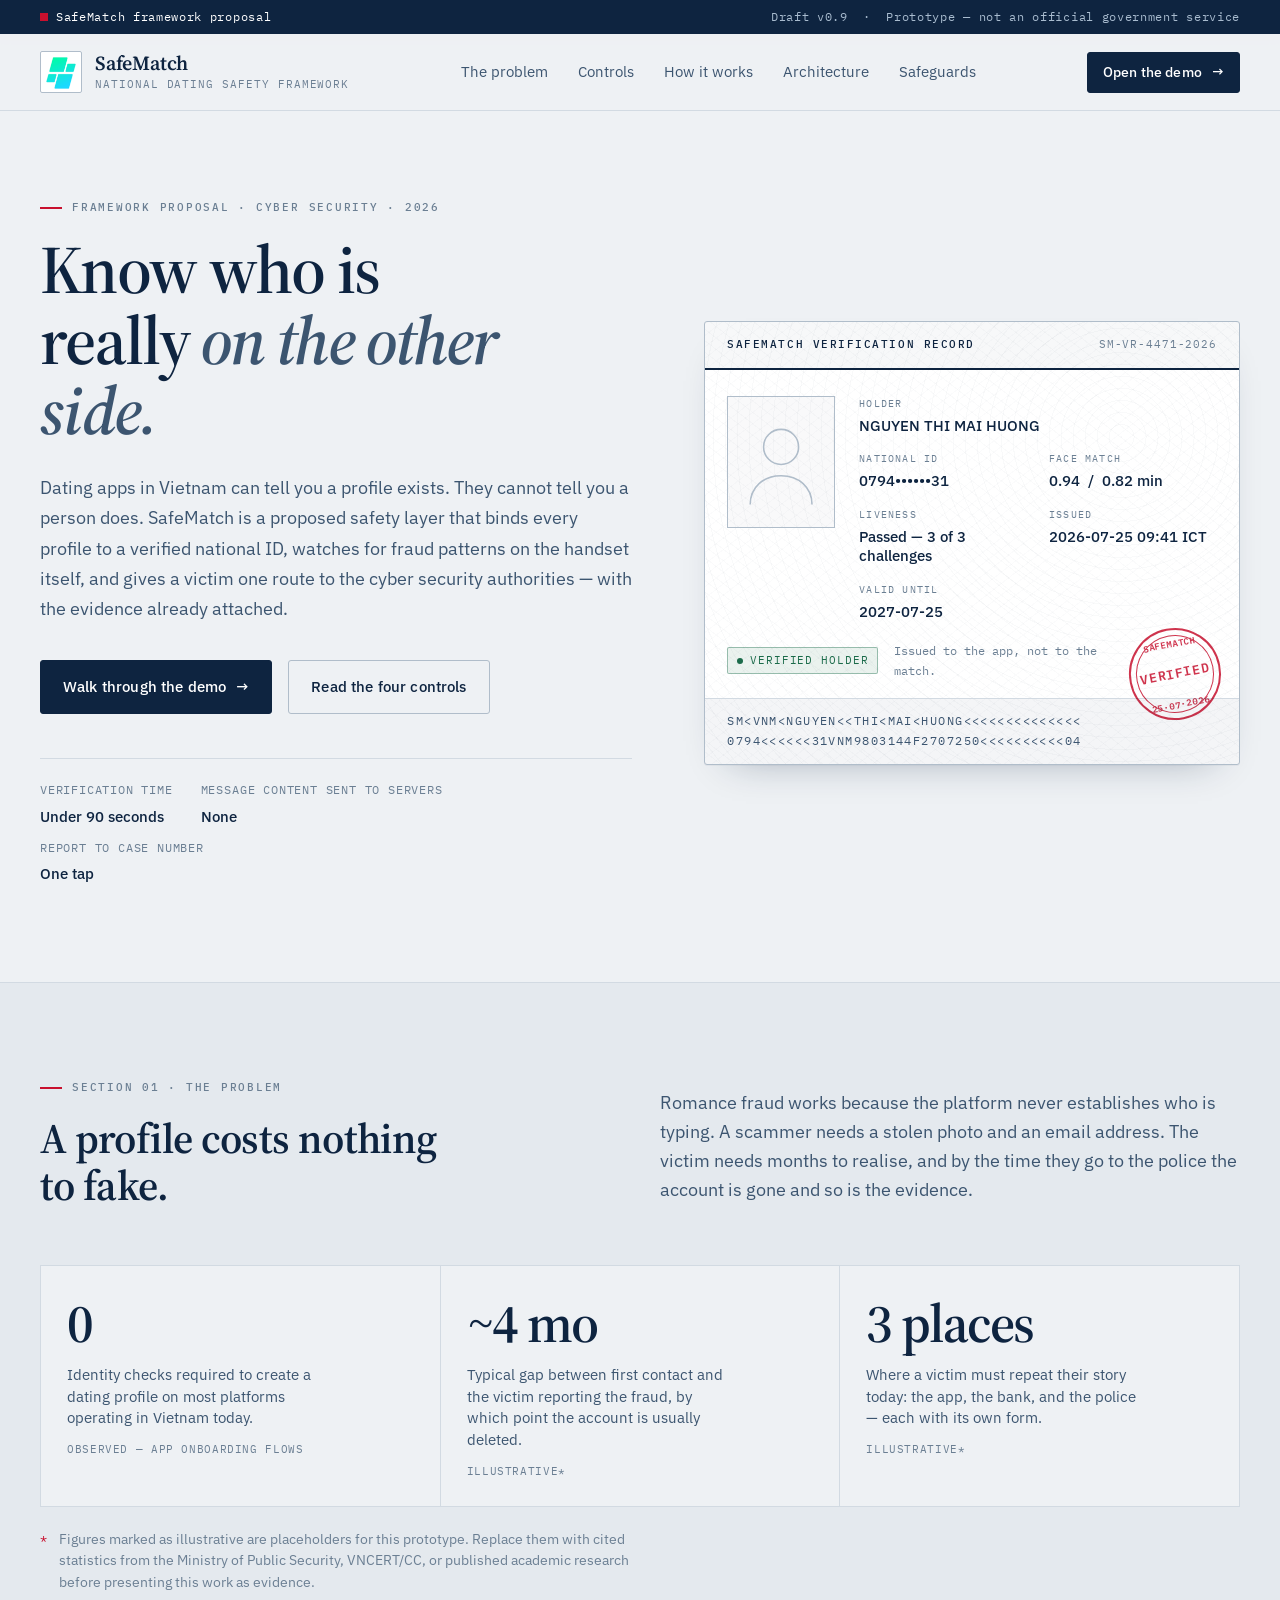
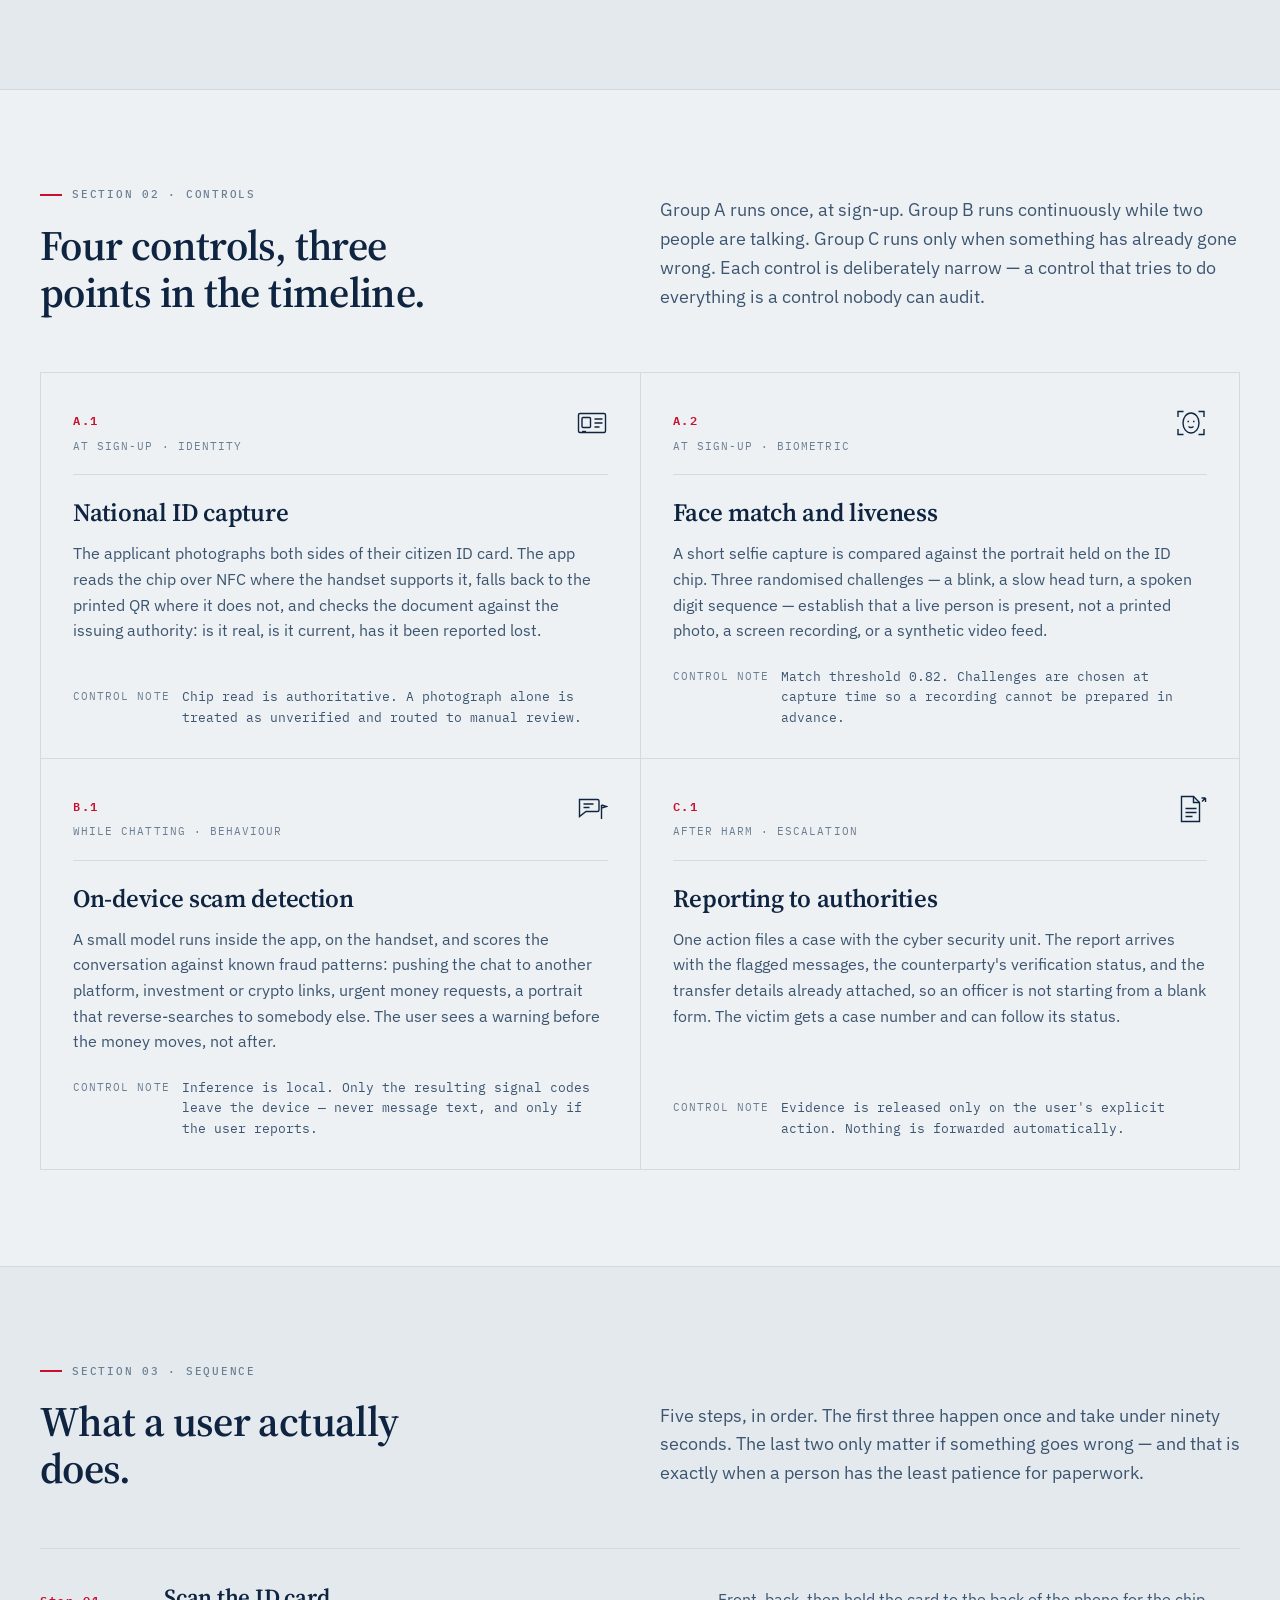
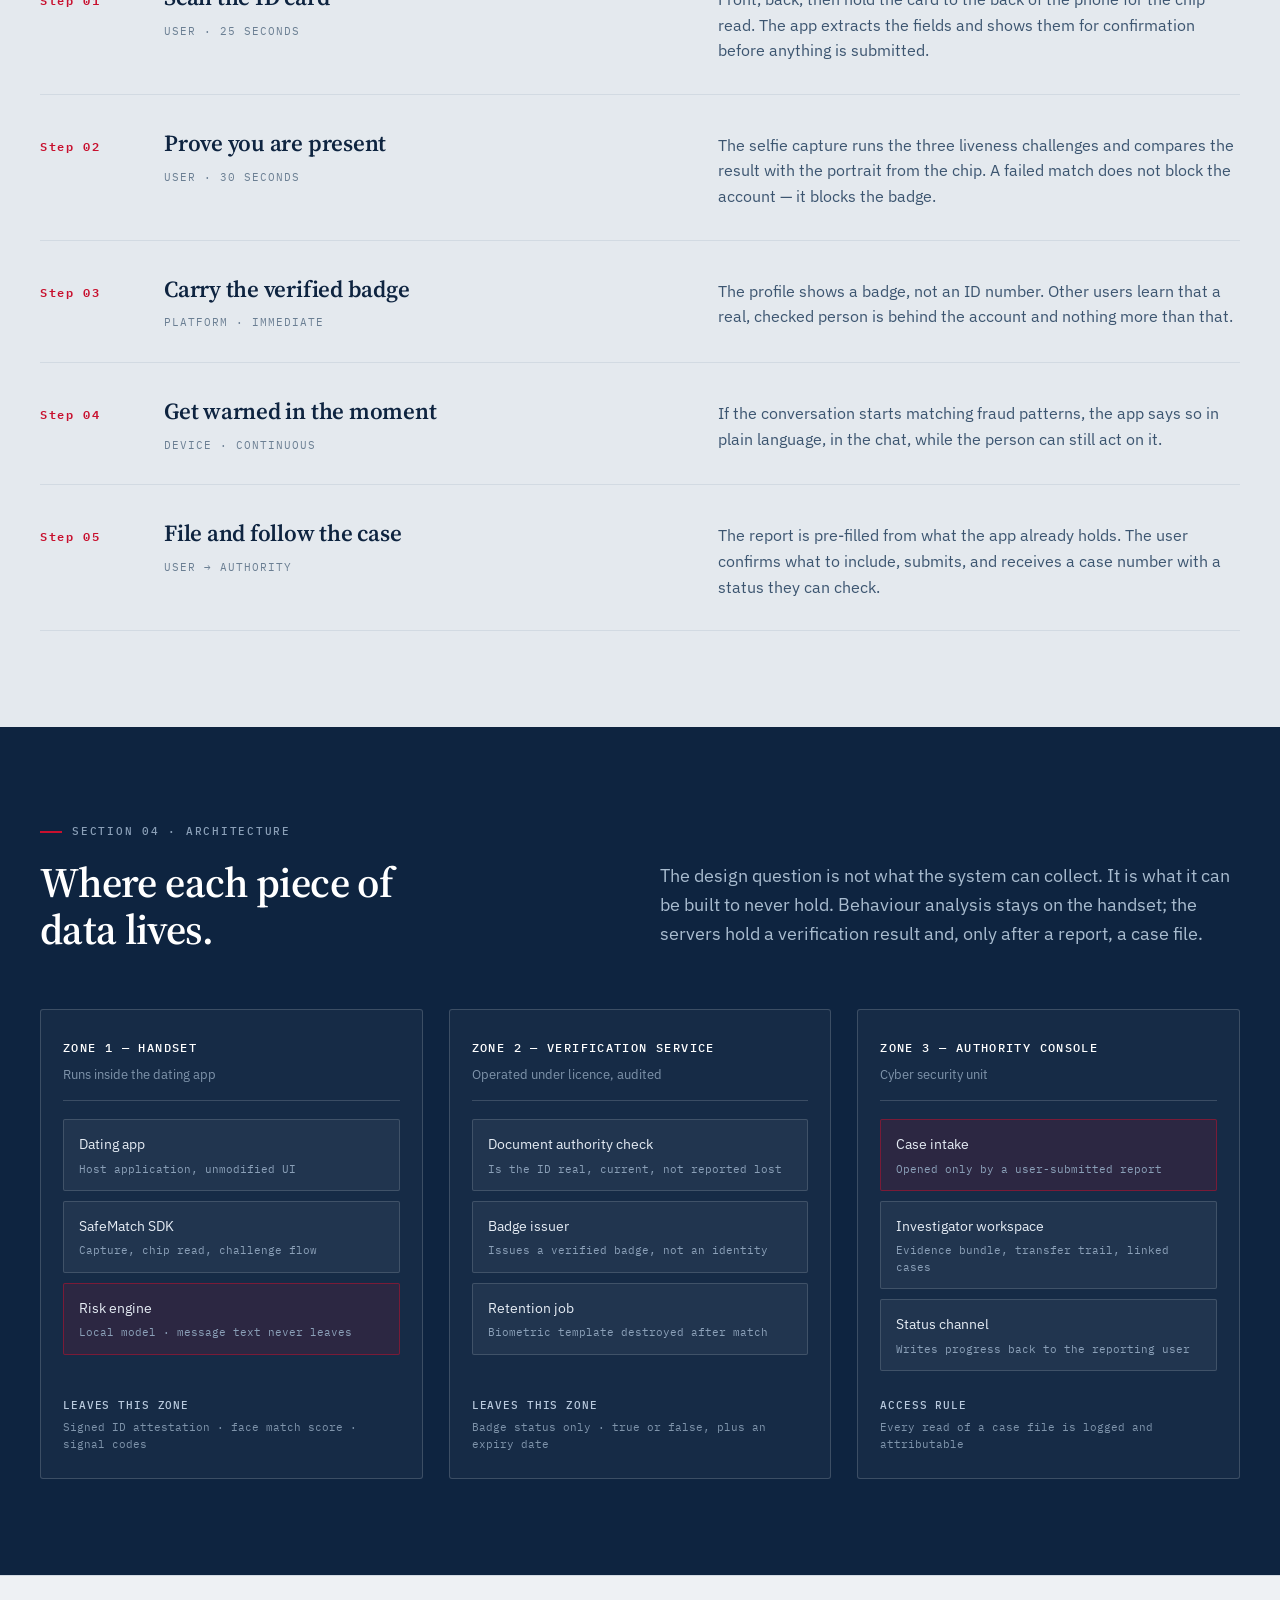
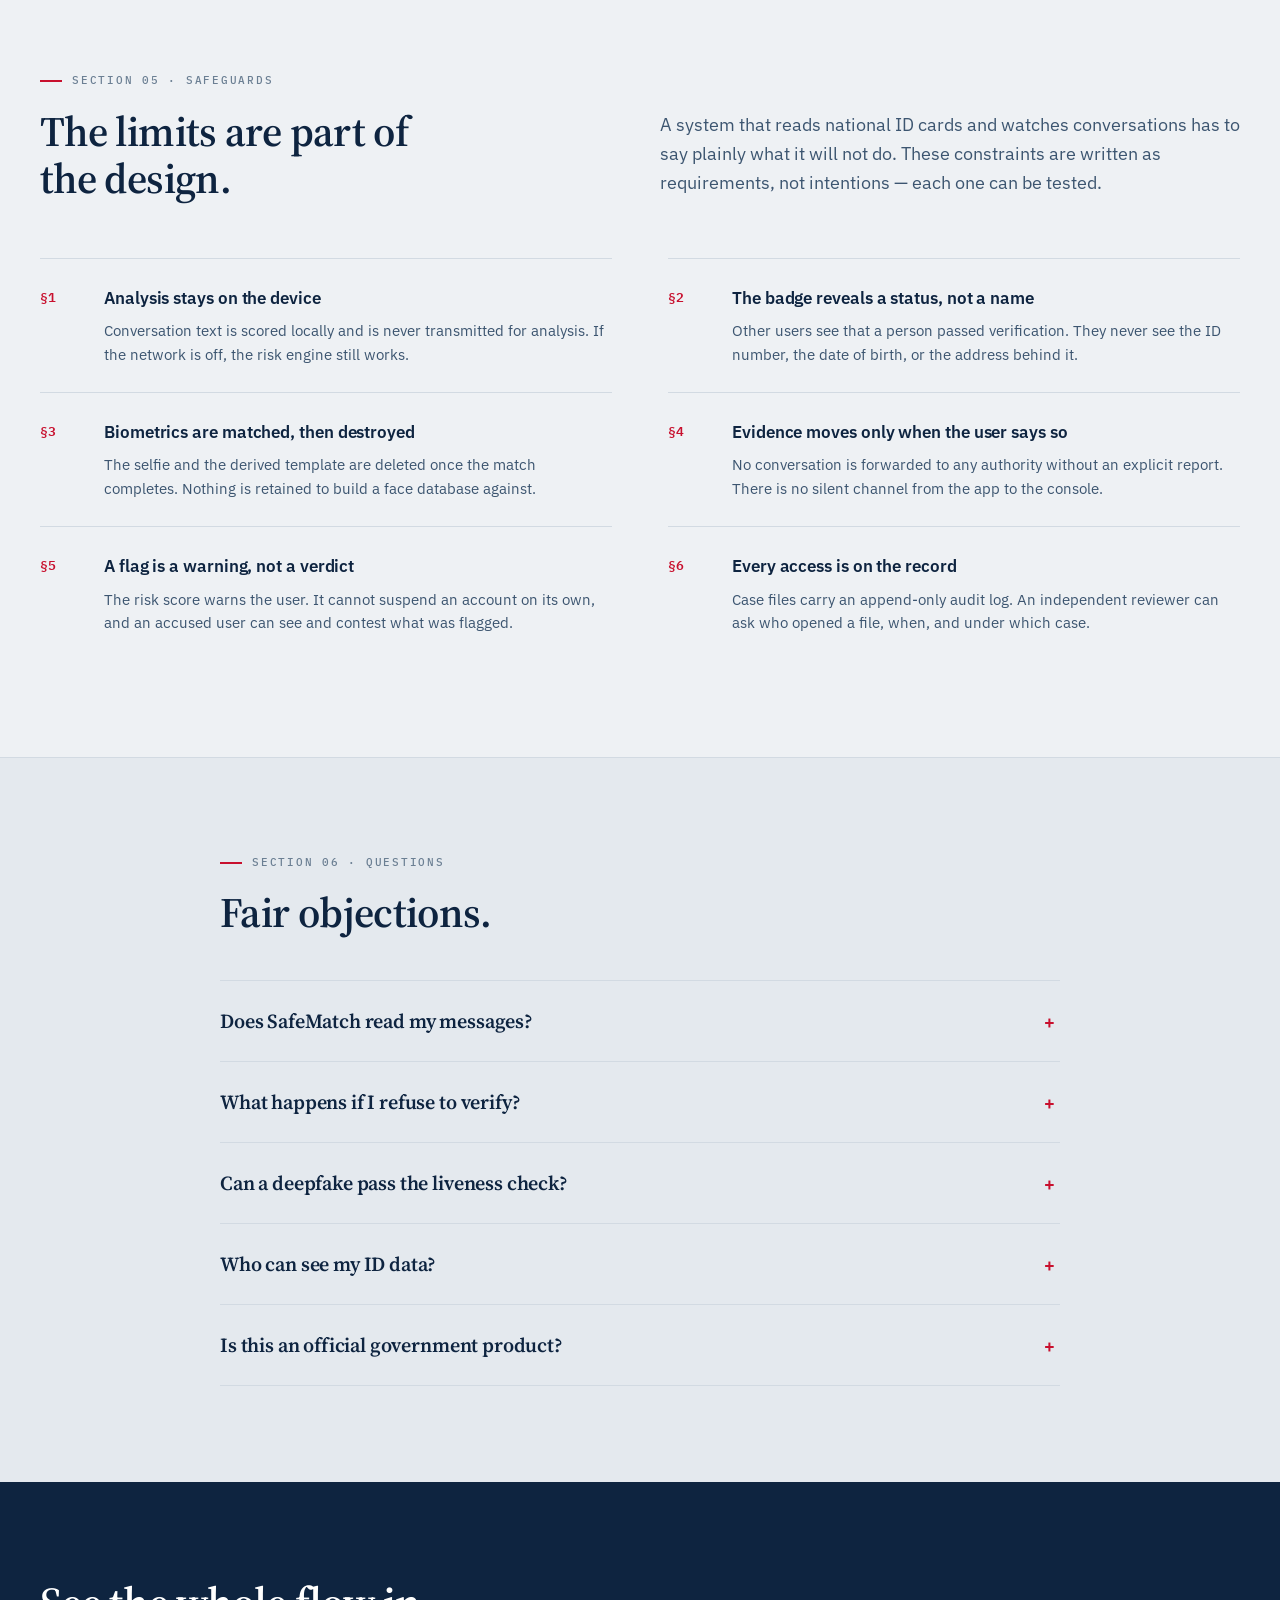
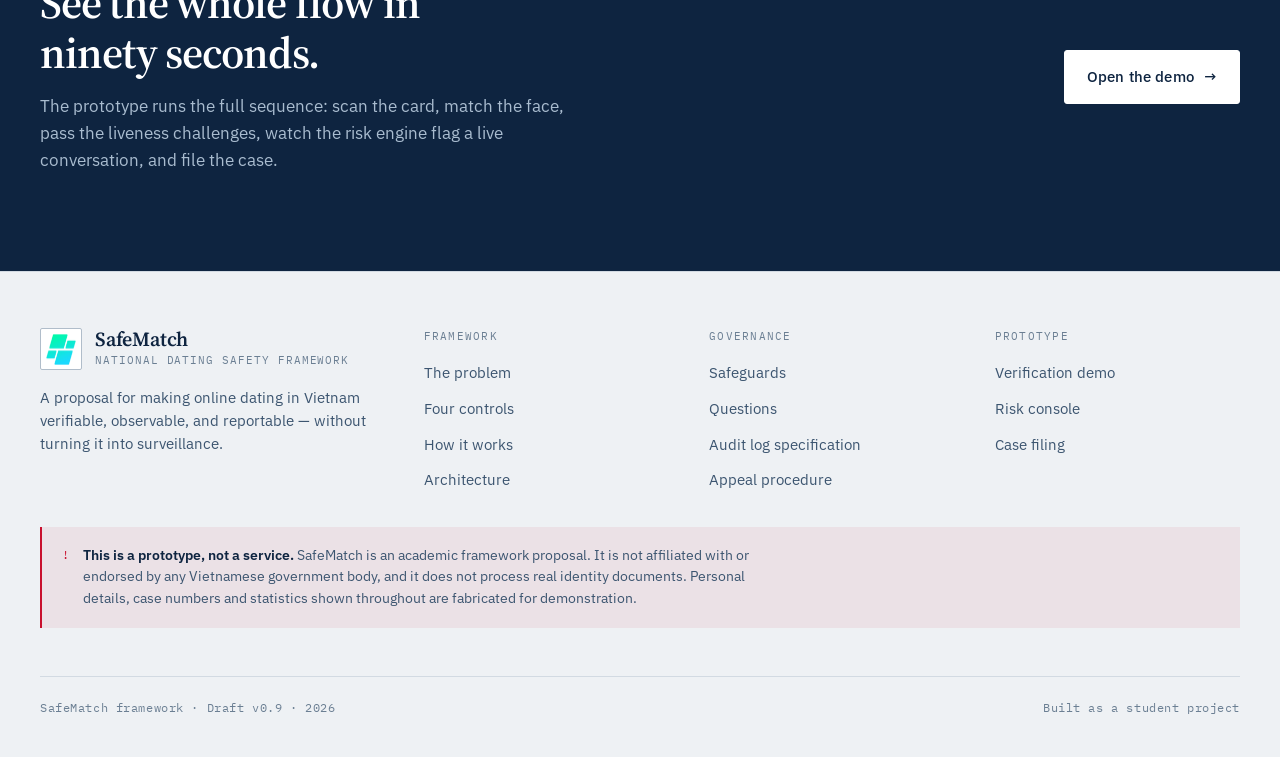
==== index.html @ eff247b4 "Build the SafeMatch framework site and prototype flow Replaces the initial single-screen mock with a" ====
<!DOCTYPE html>
<html lang="en">

<head>
    <meta charset="UTF-8">
    <meta name="viewport" content="width=device-width, initial-scale=1.0">

    <title>SafeMatch — National Dating Safety Framework</title>
    <meta name="description"
        content="A proposed framework that adds national ID verification, face liveness checks, on-device scam detection and direct reporting to cyber security authorities inside dating apps in Vietnam.">

    <link rel="icon" type="image/png" href="logo.png">

    <link rel="preconnect" href="https://fonts.googleapis.com">
    <link rel="preconnect" href="https://fonts.gstatic.com" crossorigin>
    <link
        href="https://fonts.googleapis.com/css2?family=IBM+Plex+Mono:wght@400;500;600&family=IBM+Plex+Sans:wght@400;500;600&family=Source+Serif+4:ital,opsz,wght@0,8..60,400..700;1,8..60,400..600&display=swap"
        rel="stylesheet">

    <link rel="stylesheet" href="style.css">
</head>

<body>

    <!-- ==================================================================
         Utility strip
         ================================================================== -->

    <div class="strip">
        <div class="wrap strip__inner">
            <span class="strip__mark">SafeMatch framework proposal</span>
            <span>Draft v0.9 &nbsp;·&nbsp; Prototype — not an official government service</span>
        </div>
    </div>

    <!-- ==================================================================
         Masthead
         ================================================================== -->

    <header class="masthead">
        <div class="wrap masthead__inner">

            <a class="brand" href="index.html">
                <span class="brand__logo">
                    <img src="logo.png" alt="">
                </span>
                <span>
                    <span class="brand__name">SafeMatch</span>
                    <span class="brand__sub">National dating safety framework</span>
                </span>
            </a>

            <nav class="nav" id="nav" aria-label="Sections">
                <a class="nav__link" href="#problem">The problem</a>
                <a class="nav__link" href="#controls">Controls</a>
                <a class="nav__link" href="#process">How it works</a>
                <a class="nav__link" href="#architecture">Architecture</a>
                <a class="nav__link" href="#safeguards">Safeguards</a>
                <a class="nav__link nav__link--compact" href="demo.html">Open the demo</a>
            </nav>

            <div class="masthead__actions">
                <a class="btn btn--small" href="demo.html">
                    Open the demo
                    <span class="btn__arrow" aria-hidden="true">→</span>
                </a>
                <button class="nav-toggle" id="navToggle" aria-expanded="false" aria-controls="nav">
                    Menu
                </button>
            </div>

        </div>
    </header>

    <main>

        <!-- ==============================================================
             Hero
             ============================================================== -->

        <section class="hero">
            <div class="wrap hero__grid">

                <div>
                    <p class="eyebrow">Framework proposal · Cyber security · 2026</p>

                    <h1 class="hero__title">
                        Know who is really <em>on the other side.</em>
                    </h1>

                    <p class="hero__lede">
                        Dating apps in Vietnam can tell you a profile exists. They cannot
                        tell you a person does. SafeMatch is a proposed safety layer that
                        binds every profile to a verified national ID, watches for fraud
                        patterns on the handset itself, and gives a victim one route to the
                        cyber security authorities — with the evidence already attached.
                    </p>

                    <div class="hero__actions">
                        <a class="btn" href="demo.html">
                            Walk through the demo
                            <span class="btn__arrow" aria-hidden="true">→</span>
                        </a>
                        <a class="btn btn--ghost" href="#controls">Read the four controls</a>
                    </div>

                    <div class="hero__meta">
                        <div>
                            Verification time
                            <strong>Under 90 seconds</strong>
                        </div>
                        <div>
                            Message content sent to servers
                            <strong>None</strong>
                        </div>
                        <div>
                            Report to case number
                            <strong>One tap</strong>
                        </div>
                    </div>
                </div>

                <figure class="record">

                    <div class="record__head">
                        <span class="record__authority">SafeMatch verification record</span>
                        <span class="record__serial">SM-VR-4471-2026</span>
                    </div>

                    <div class="record__body">

                        <div class="record__portrait">
                            <svg viewBox="0 0 72 88" fill="none" stroke="currentColor" stroke-width="1.5"
                                aria-hidden="true">
                                <circle cx="36" cy="30" r="17" />
                                <path d="M6 86c0-17 13-28 30-28s30 11 30 28" />
                            </svg>
                        </div>

                        <dl class="record__fields">
                            <div class="record__field record__field--wide">
                                <dt>Holder</dt>
                                <dd>NGUYEN THI MAI HUONG</dd>
                            </div>
                            <div class="record__field">
                                <dt>National ID</dt>
                                <dd>0794&bull;&bull;&bull;&bull;&bull;&bull;31</dd>
                            </div>
                            <div class="record__field">
                                <dt>Face match</dt>
                                <dd>0.94 &nbsp;/&nbsp; 0.82 min</dd>
                            </div>
                            <div class="record__field">
                                <dt>Liveness</dt>
                                <dd>Passed &mdash; 3 of 3 challenges</dd>
                            </div>
                            <div class="record__field">
                                <dt>Issued</dt>
                                <dd>2026-07-25 09:41 ICT</dd>
                            </div>
                            <div class="record__field">
                                <dt>Valid until</dt>
                                <dd>2027-07-25</dd>
                            </div>
                        </dl>

                    </div>

                    <div class="record__foot">
                        <span class="tag tag--ok">
                            <span class="tag__dot"></span>
                            Verified holder
                        </span>
                        <span class="note">Issued to the app, not to the match.</span>
                    </div>

                    <div class="record__stamp" aria-hidden="true">
                        <span>SAFEMATCH</span>
                        <span class="record__stamp-main">VERIFIED</span>
                        <span>25·07·2026</span>
                    </div>

                    <div class="record__mrz">
                        SM&lt;VNM&lt;NGUYEN&lt;&lt;THI&lt;MAI&lt;HUONG&lt;&lt;&lt;&lt;&lt;&lt;&lt;&lt;&lt;&lt;&lt;&lt;&lt;&lt;<br>
                        0794&lt;&lt;&lt;&lt;&lt;&lt;31VNM9803144F2707250&lt;&lt;&lt;&lt;&lt;&lt;&lt;&lt;&lt;&lt;04
                    </div>

                </figure>

            </div>
        </section>

        <!-- ==============================================================
             Problem
             ============================================================== -->

        <section class="band band--tint" id="problem">
            <div class="wrap">

                <div class="section-head reveal">
                    <div>
                        <p class="eyebrow">Section 01 · The problem</p>
                        <h2 class="section-title">A profile costs nothing to fake.</h2>
                    </div>
                    <p class="section-lede">
                        Romance fraud works because the platform never establishes who is
                        typing. A scammer needs a stolen photo and an email address. The
                        victim needs months to realise, and by the time they go to the
                        police the account is gone and so is the evidence.
                    </p>
                </div>

                <div class="figures reveal">

                    <div class="figure">
                        <p class="figure__value">0</p>
                        <p class="figure__label">
                            Identity checks required to create a dating profile on most
                            platforms operating in Vietnam today.
                        </p>
                        <p class="figure__source">Observed — app onboarding flows</p>
                    </div>

                    <div class="figure">
                        <p class="figure__value">~4 mo</p>
                        <p class="figure__label">
                            Typical gap between first contact and the victim reporting the
                            fraud, by which point the account is usually deleted.
                        </p>
                        <p class="figure__source">Illustrative<span aria-hidden="true">*</span></p>
                    </div>

                    <div class="figure">
                        <p class="figure__value">3 places</p>
                        <p class="figure__label">
                            Where a victim must repeat their story today: the app, the bank,
                            and the police — each with its own form.
                        </p>
                        <p class="figure__source">Illustrative<span aria-hidden="true">*</span></p>
                    </div>

                </div>

                <p class="footnote reveal">
                    <span class="footnote__mark">*</span>
                    <span>
                        Figures marked as illustrative are placeholders for this prototype.
                        Replace them with cited statistics from the Ministry of Public
                        Security, VNCERT/CC, or published academic research before
                        presenting this work as evidence.
                    </span>
                </p>

            </div>
        </section>

        <!-- ==============================================================
             Controls
             ============================================================== -->

        <section class="band" id="controls">
            <div class="wrap">

                <div class="section-head reveal">
                    <div>
                        <p class="eyebrow">Section 02 · Controls</p>
                        <h2 class="section-title">Four controls, three points in the timeline.</h2>
                    </div>
                    <p class="section-lede">
                        Group A runs once, at sign-up. Group B runs continuously while two
                        people are talking. Group C runs only when something has already
                        gone wrong. Each control is deliberately narrow — a control that
                        tries to do everything is a control nobody can audit.
                    </p>
                </div>

                <div class="controls reveal">

                    <article class="control">
                        <div class="control__top">
                            <div>
                                <span class="control__code">A.1</span>
                                <span class="control__group">At sign-up · Identity</span>
                            </div>
                            <svg class="control__icon" width="32" height="32" viewBox="0 0 32 32" fill="none"
                                stroke="currentColor" stroke-width="1.4" aria-hidden="true">
                                <rect x="2.5" y="6.5" width="27" height="19" rx="1.5" />
                                <rect x="6" y="10.5" width="8.5" height="10" rx="1" />
                                <path d="M18.5 12h8M18.5 16h8M18.5 20h5" />
                                <path d="M6 24.5h4" />
                            </svg>
                        </div>

                        <h3 class="control__title">National ID capture</h3>
                        <p class="control__text">
                            The applicant photographs both sides of their citizen ID card.
                            The app reads the chip over NFC where the handset supports it,
                            falls back to the printed QR where it does not, and checks the
                            document against the issuing authority: is it real, is it
                            current, has it been reported lost.
                        </p>

                        <div class="control__spec">
                            <span class="control__spec-label">Control note</span>
                            <span class="control__spec-text">
                                Chip read is authoritative. A photograph alone is treated as
                                unverified and routed to manual review.
                            </span>
                        </div>
                    </article>

                    <article class="control">
                        <div class="control__top">
                            <div>
                                <span class="control__code">A.2</span>
                                <span class="control__group">At sign-up · Biometric</span>
                            </div>
                            <svg class="control__icon" width="32" height="32" viewBox="0 0 32 32" fill="none"
                                stroke="currentColor" stroke-width="1.4" aria-hidden="true">
                                <ellipse cx="16" cy="16" rx="8" ry="10" />
                                <path d="M12.5 14.5h1.5M18 14.5h1.5M13.5 19.5c1.6 1.4 3.4 1.4 5 0" />
                                <path d="M3 10V4.5h5.5M29 10V4.5h-5.5M3 22v5.5h5.5M29 22v5.5h-5.5" />
                            </svg>
                        </div>

                        <h3 class="control__title">Face match and liveness</h3>
                        <p class="control__text">
                            A short selfie capture is compared against the portrait held on
                            the ID chip. Three randomised challenges — a blink, a slow head
                            turn, a spoken digit sequence — establish that a live person is
                            present, not a printed photo, a screen recording, or a
                            synthetic video feed.
                        </p>

                        <div class="control__spec">
                            <span class="control__spec-label">Control note</span>
                            <span class="control__spec-text">
                                Match threshold 0.82. Challenges are chosen at capture time
                                so a recording cannot be prepared in advance.
                            </span>
                        </div>
                    </article>

                    <article class="control">
                        <div class="control__top">
                            <div>
                                <span class="control__code">B.1</span>
                                <span class="control__group">While chatting · Behaviour</span>
                            </div>
                            <svg class="control__icon" width="32" height="32" viewBox="0 0 32 32" fill="none"
                                stroke="currentColor" stroke-width="1.4" aria-hidden="true">
                                <path d="M3.5 6.5h18a1.5 1.5 0 0 1 1.5 1.5v9a1.5 1.5 0 0 1-1.5 1.5H10l-6.5 5V6.5Z" />
                                <path d="M7.5 11h10M7.5 14.5h6" />
                                <path d="M25.5 12v14M25.5 12l5 1.6-5 1.6" />
                            </svg>
                        </div>

                        <h3 class="control__title">On-device scam detection</h3>
                        <p class="control__text">
                            A small model runs inside the app, on the handset, and scores the
                            conversation against known fraud patterns: pushing the chat to
                            another platform, investment or crypto links, urgent money
                            requests, a portrait that reverse-searches to somebody else. The
                            user sees a warning before the money moves, not after.
                        </p>

                        <div class="control__spec">
                            <span class="control__spec-label">Control note</span>
                            <span class="control__spec-text">
                                Inference is local. Only the resulting signal codes leave the
                                device — never message text, and only if the user reports.
                            </span>
                        </div>
                    </article>

                    <article class="control">
                        <div class="control__top">
                            <div>
                                <span class="control__code">C.1</span>
                                <span class="control__group">After harm · Escalation</span>
                            </div>
                            <svg class="control__icon" width="32" height="32" viewBox="0 0 32 32" fill="none"
                                stroke="currentColor" stroke-width="1.4" aria-hidden="true">
                                <path d="M6.5 3.5h12l6 6v19h-18Z" />
                                <path d="M18.5 3.5v6h6" />
                                <path d="M10.5 15.5h11M10.5 19.5h11M10.5 23.5h7" />
                                <path d="M27 8.5l3.5-3.5M30.5 5h-4M30.5 5v4" />
                            </svg>
                        </div>

                        <h3 class="control__title">Reporting to authorities</h3>
                        <p class="control__text">
                            One action files a case with the cyber security unit. The report
                            arrives with the flagged messages, the counterparty's
                            verification status, and the transfer details already attached,
                            so an officer is not starting from a blank form. The victim gets
                            a case number and can follow its status.
                        </p>

                        <div class="control__spec">
                            <span class="control__spec-label">Control note</span>
                            <span class="control__spec-text">
                                Evidence is released only on the user's explicit action.
                                Nothing is forwarded automatically.
                            </span>
                        </div>
                    </article>

                </div>

            </div>
        </section>

        <!-- ==============================================================
             Process
             ============================================================== -->

        <section class="band band--tint" id="process">
            <div class="wrap">

                <div class="section-head reveal">
                    <div>
                        <p class="eyebrow">Section 03 · Sequence</p>
                        <h2 class="section-title">What a user actually does.</h2>
                    </div>
                    <p class="section-lede">
                        Five steps, in order. The first three happen once and take under
                        ninety seconds. The last two only matter if something goes wrong —
                        and that is exactly when a person has the least patience for
                        paperwork.
                    </p>
                </div>

                <div class="steps reveal">

                    <div class="step">
                        <span class="step__index">Step 01</span>
                        <div>
                            <h3 class="step__title">Scan the ID card</h3>
                            <span class="step__actor">User · 25 seconds</span>
                        </div>
                        <p class="step__text">
                            Front, back, then hold the card to the back of the phone for the
                            chip read. The app extracts the fields and shows them for
                            confirmation before anything is submitted.
                        </p>
                    </div>

                    <div class="step">
                        <span class="step__index">Step 02</span>
                        <div>
                            <h3 class="step__title">Prove you are present</h3>
                            <span class="step__actor">User · 30 seconds</span>
                        </div>
                        <p class="step__text">
                            The selfie capture runs the three liveness challenges and
                            compares the result with the portrait from the chip. A failed
                            match does not block the account — it blocks the badge.
                        </p>
                    </div>

                    <div class="step">
                        <span class="step__index">Step 03</span>
                        <div>
                            <h3 class="step__title">Carry the verified badge</h3>
                            <span class="step__actor">Platform · immediate</span>
                        </div>
                        <p class="step__text">
                            The profile shows a badge, not an ID number. Other users learn
                            that a real, checked person is behind the account and nothing
                            more than that.
                        </p>
                    </div>

                    <div class="step">
                        <span class="step__index">Step 04</span>
                        <div>
                            <h3 class="step__title">Get warned in the moment</h3>
                            <span class="step__actor">Device · continuous</span>
                        </div>
                        <p class="step__text">
                            If the conversation starts matching fraud patterns, the app says
                            so in plain language, in the chat, while the person can still
                            act on it.
                        </p>
                    </div>

                    <div class="step">
                        <span class="step__index">Step 05</span>
                        <div>
                            <h3 class="step__title">File and follow the case</h3>
                            <span class="step__actor">User → Authority</span>
                        </div>
                        <p class="step__text">
                            The report is pre-filled from what the app already holds. The
                            user confirms what to include, submits, and receives a case
                            number with a status they can check.
                        </p>
                    </div>

                </div>

            </div>
        </section>

        <!-- ==============================================================
             Architecture
             ============================================================== -->

        <section class="band band--ink" id="architecture">
            <div class="wrap">

                <div class="section-head reveal">
                    <div>
                        <p class="eyebrow">Section 04 · Architecture</p>
                        <h2 class="section-title" style="color:#ffffff">Where each piece of data lives.</h2>
                    </div>
                    <p class="section-lede">
                        The design question is not what the system can collect. It is what
                        it can be built to never hold. Behaviour analysis stays on the
                        handset; the servers hold a verification result and, only after a
                        report, a case file.
                    </p>
                </div>

                <div class="flow reveal">

                    <div class="flow__zone">
                        <div class="flow__zone-head">
                            <span class="flow__zone-name">Zone 1 — Handset</span>
                            <span class="flow__zone-where">Runs inside the dating app</span>
                        </div>

                        <div class="flow__node">
                            Dating app
                            <span>Host application, unmodified UI</span>
                        </div>
                        <div class="flow__node">
                            SafeMatch SDK
                            <span>Capture, chip read, challenge flow</span>
                        </div>
                        <div class="flow__node flow__node--accent">
                            Risk engine
                            <span>Local model · message text never leaves</span>
                        </div>

                        <p class="flow__wire">
                            <strong>Leaves this zone</strong>
                            Signed ID attestation · face match score · signal codes
                        </p>
                    </div>

                    <div class="flow__zone">
                        <div class="flow__zone-head">
                            <span class="flow__zone-name">Zone 2 — Verification service</span>
                            <span class="flow__zone-where">Operated under licence, audited</span>
                        </div>

                        <div class="flow__node">
                            Document authority check
                            <span>Is the ID real, current, not reported lost</span>
                        </div>
                        <div class="flow__node">
                            Badge issuer
                            <span>Issues a verified badge, not an identity</span>
                        </div>
                        <div class="flow__node">
                            Retention job
                            <span>Biometric template destroyed after match</span>
                        </div>

                        <p class="flow__wire">
                            <strong>Leaves this zone</strong>
                            Badge status only · true or false, plus an expiry date
                        </p>
                    </div>

                    <div class="flow__zone">
                        <div class="flow__zone-head">
                            <span class="flow__zone-name">Zone 3 — Authority console</span>
                            <span class="flow__zone-where">Cyber security unit</span>
                        </div>

                        <div class="flow__node flow__node--accent">
                            Case intake
                            <span>Opened only by a user-submitted report</span>
                        </div>
                        <div class="flow__node">
                            Investigator workspace
                            <span>Evidence bundle, transfer trail, linked cases</span>
                        </div>
                        <div class="flow__node">
                            Status channel
                            <span>Writes progress back to the reporting user</span>
                        </div>

                        <p class="flow__wire">
                            <strong>Access rule</strong>
                            Every read of a case file is logged and attributable
                        </p>
                    </div>

                </div>

            </div>
        </section>

        <!-- ==============================================================
             Safeguards
             ============================================================== -->

        <section class="band" id="safeguards">
            <div class="wrap">

                <div class="section-head reveal">
                    <div>
                        <p class="eyebrow">Section 05 · Safeguards</p>
                        <h2 class="section-title">The limits are part of the design.</h2>
                    </div>
                    <p class="section-lede">
                        A system that reads national ID cards and watches conversations has
                        to say plainly what it will not do. These constraints are written
                        as requirements, not intentions — each one can be tested.
                    </p>
                </div>

                <div class="clauses reveal">

                    <div class="clause">
                        <span class="clause__mark">§1</span>
                        <div>
                            <h3 class="clause__title">Analysis stays on the device</h3>
                            <p class="clause__text">
                                Conversation text is scored locally and is never transmitted
                                for analysis. If the network is off, the risk engine still
                                works.
                            </p>
                        </div>
                    </div>

                    <div class="clause">
                        <span class="clause__mark">§2</span>
                        <div>
                            <h3 class="clause__title">The badge reveals a status, not a name</h3>
                            <p class="clause__text">
                                Other users see that a person passed verification. They never
                                see the ID number, the date of birth, or the address behind
                                it.
                            </p>
                        </div>
                    </div>

                    <div class="clause">
                        <span class="clause__mark">§3</span>
                        <div>
                            <h3 class="clause__title">Biometrics are matched, then destroyed</h3>
                            <p class="clause__text">
                                The selfie and the derived template are deleted once the match
                                completes. Nothing is retained to build a face database
                                against.
                            </p>
                        </div>
                    </div>

                    <div class="clause">
                        <span class="clause__mark">§4</span>
                        <div>
                            <h3 class="clause__title">Evidence moves only when the user says so</h3>
                            <p class="clause__text">
                                No conversation is forwarded to any authority without an
                                explicit report. There is no silent channel from the app to
                                the console.
                            </p>
                        </div>
                    </div>

                    <div class="clause">
                        <span class="clause__mark">§5</span>
                        <div>
                            <h3 class="clause__title">A flag is a warning, not a verdict</h3>
                            <p class="clause__text">
                                The risk score warns the user. It cannot suspend an account on
                                its own, and an accused user can see and contest what was
                                flagged.
                            </p>
                        </div>
                    </div>

                    <div class="clause">
                        <span class="clause__mark">§6</span>
                        <div>
                            <h3 class="clause__title">Every access is on the record</h3>
                            <p class="clause__text">
                                Case files carry an append-only audit log. An independent
                                reviewer can ask who opened a file, when, and under which
                                case.
                            </p>
                        </div>
                    </div>

                </div>

            </div>
        </section>

        <!-- ==============================================================
             FAQ
             ============================================================== -->

        <section class="band band--tint" id="faq">
            <div class="wrap wrap--narrow">

                <div class="reveal" style="margin-bottom:44px">
                    <p class="eyebrow">Section 06 · Questions</p>
                    <h2 class="section-title">Fair objections.</h2>
                </div>

                <div class="faq reveal" id="faq">

                    <div class="faq__item">
                        <button class="faq__question" type="button" aria-expanded="false">
                            Does SafeMatch read my messages?
                            <span class="faq__sign" aria-hidden="true">+</span>
                        </button>
                        <div class="faq__answer">
                            <div>
                                <p>
                                    The model that scores a conversation runs on your phone, and
                                    the text stays there. What can leave the device is a set of
                                    signal codes — for example "off-platform request" — and even
                                    those only travel if you file a report. No person at the
                                    platform or at an authority can open your chat history
                                    because you were flagged.
                                </p>
                            </div>
                        </div>
                    </div>

                    <div class="faq__item">
                        <button class="faq__question" type="button" aria-expanded="false">
                            What happens if I refuse to verify?
                            <span class="faq__sign" aria-hidden="true">+</span>
                        </button>
                        <div class="faq__answer">
                            <div>
                                <p>
                                    You keep your account and you keep using the app. You do not
                                    get the badge, and other users can choose to filter their
                                    matches to verified profiles only. Verification is a signal
                                    users can act on, not a gate the state puts in front of a
                                    consumer service.
                                </p>
                            </div>
                        </div>
                    </div>

                    <div class="faq__item">
                        <button class="faq__question" type="button" aria-expanded="false">
                            Can a deepfake pass the liveness check?
                            <span class="faq__sign" aria-hidden="true">+</span>
                        </button>
                        <div class="faq__answer">
                            <div>
                                <p>
                                    Not reliably, and that is the honest answer — no liveness
                                    system is permanently safe against generated video. The
                                    design assumes attackers improve: challenges are randomised
                                    at capture time so a clip cannot be prepared in advance, the
                                    result is bound to the chip portrait rather than to a
                                    self-supplied photo, and a badge expires after twelve months
                                    so the check has to be repeated against whatever the
                                    detection state of the art is then.
                                </p>
                            </div>
                        </div>
                    </div>

                    <div class="faq__item">
                        <button class="faq__question" type="button" aria-expanded="false">
                            Who can see my ID data?
                            <span class="faq__sign" aria-hidden="true">+</span>
                        </button>
                        <div class="faq__answer">
                            <div>
                                <p>
                                    The verification service checks the document and returns a
                                    yes or no with an expiry date. The dating platform receives
                                    that answer and stores nothing else. Your ID number is not
                                    handed to the app, and it is not shown to anyone you match
                                    with.
                                </p>
                            </div>
                        </div>
                    </div>

                    <div class="faq__item">
                        <button class="faq__question" type="button" aria-expanded="false">
                            Is this an official government product?
                            <span class="faq__sign" aria-hidden="true">+</span>
                        </button>
                        <div class="faq__answer">
                            <div>
                                <p>
                                    No. SafeMatch is a student framework proposal and a working
                                    prototype. It is not affiliated with, endorsed by, or
                                    operated by the Ministry of Public Security or any other
                                    Vietnamese authority. Every name, ID number, case number and
                                    figure in the demo is fabricated for illustration.
                                </p>
                            </div>
                        </div>
                    </div>

                </div>

            </div>
        </section>

        <!-- ==============================================================
             Closing
             ============================================================== -->

        <section class="band band--ink">
            <div class="wrap closing">

                <div>
                    <h2 class="closing__title">See the whole flow in ninety seconds.</h2>
                    <p class="closing__text">
                        The prototype runs the full sequence: scan the card, match the face,
                        pass the liveness challenges, watch the risk engine flag a live
                        conversation, and file the case.
                    </p>
                </div>

                <a class="btn btn--onInk" href="demo.html">
                    Open the demo
                    <span class="btn__arrow" aria-hidden="true">→</span>
                </a>

            </div>
        </section>

    </main>

    <!-- ==================================================================
         Footer
         ================================================================== -->

    <footer class="footer">
        <div class="wrap">

            <div class="footer__grid">

                <div>
                    <a class="brand" href="index.html">
                        <span class="brand__logo">
                            <img src="logo.png" alt="">
                        </span>
                        <span>
                            <span class="brand__name">SafeMatch</span>
                            <span class="brand__sub">National dating safety framework</span>
                        </span>
                    </a>
                    <p class="footer__lede">
                        A proposal for making online dating in Vietnam verifiable,
                        observable, and reportable — without turning it into surveillance.
                    </p>
                </div>

                <div>
                    <p class="footer__title">Framework</p>
                    <ul class="footer__list">
                        <li><a href="#problem">The problem</a></li>
                        <li><a href="#controls">Four controls</a></li>
                        <li><a href="#process">How it works</a></li>
                        <li><a href="#architecture">Architecture</a></li>
                    </ul>
                </div>

                <div>
                    <p class="footer__title">Governance</p>
                    <ul class="footer__list">
                        <li><a href="#safeguards">Safeguards</a></li>
                        <li><a href="#faq">Questions</a></li>
                        <li><span>Audit log specification</span></li>
                        <li><span>Appeal procedure</span></li>
                    </ul>
                </div>

                <div>
                    <p class="footer__title">Prototype</p>
                    <ul class="footer__list">
                        <li><a href="demo.html">Verification demo</a></li>
                        <li><a href="demo.html#stage-monitor">Risk console</a></li>
                        <li><a href="demo.html#stage-report">Case filing</a></li>
                    </ul>
                </div>

            </div>

            <div class="disclaimer">
                <span class="footnote__mark" aria-hidden="true">!</span>
                <p>
                    <strong>This is a prototype, not a service.</strong>
                    SafeMatch is an academic framework proposal. It is not affiliated with
                    or endorsed by any Vietnamese government body, and it does not process
                    real identity documents. Personal details, case numbers and statistics
                    shown throughout are fabricated for demonstration.
                </p>
            </div>

            <div class="footer__base">
                <span>SafeMatch framework · Draft v0.9 · 2026</span>
                <span>Built as a student project</span>
            </div>

        </div>
    </footer>

    <script src="script.js"></script>

</body>

</html>
---- style.css ----
/* ==========================================================================
   SafeMatch — National Dating Safety Framework
   Design language: official document / security paper.
   Ink on cool paper, hairline rules, field codes set in mono.
   ========================================================================== */

/* --------------------------------------------------------------------------
   1. Tokens
   -------------------------------------------------------------------------- */

:root {
    /* Paper and ink */
    --paper: #eef1f4;
    --paper-deep: #e4e9ee;
    --card: #ffffff;
    --ink: #0e2440;
    --ink-soft: #3c5570;
    --muted: #6b7f93;

    /* Rules */
    --rule: #d2dae2;
    --rule-strong: #b0bdca;

    /* Official red — seals, stamps, section marks. Used sparingly. */
    --seal: #c8102e;
    --seal-wash: rgba(200, 16, 46, 0.07);

    /* States */
    --ok: #1b6b4a;
    --ok-wash: rgba(27, 107, 74, 0.09);
    --warn: #8a5a00;
    --warn-wash: rgba(138, 90, 0, 0.1);
    --alert: #a81c1c;
    --alert-wash: rgba(168, 28, 28, 0.09);

    /* Type */
    --serif: "Source Serif 4", Georgia, "Times New Roman", serif;
    --sans: "IBM Plex Sans", "Segoe UI", system-ui, -apple-system, sans-serif;
    --mono: "IBM Plex Mono", Consolas, "Courier New", monospace;

    /* Metrics */
    --gutter: 48px;
    --radius: 3px;
    --shell: 1200px;
}

/* --------------------------------------------------------------------------
   2. Reset
   -------------------------------------------------------------------------- */

*,
*::before,
*::after {
    box-sizing: border-box;
}

* {
    margin: 0;
    padding: 0;
}

html {
    scroll-behavior: smooth;
    -webkit-text-size-adjust: 100%;
}

body {
    min-height: 100vh;

    background: var(--paper);
    color: var(--ink);

    font-family: var(--sans);
    font-size: 16px;
    line-height: 1.6;

    -webkit-font-smoothing: antialiased;
}

img,
svg {
    display: block;
    max-width: 100%;
}

button,
input,
select,
textarea {
    font: inherit;
    color: inherit;
}

a {
    color: inherit;
}

:focus-visible {
    outline: 2px solid var(--seal);
    outline-offset: 3px;
}

::selection {
    background: var(--ink);
    color: var(--paper);
}

/* --------------------------------------------------------------------------
   3. Layout primitives
   -------------------------------------------------------------------------- */

.wrap {
    width: min(var(--shell), 100% - 48px);
    margin-inline: auto;
}

.wrap--narrow {
    width: min(840px, 100% - 48px);
}

.band {
    padding-block: 96px;
    border-top: 1px solid var(--rule);
}

.band--plain {
    border-top: 0;
}

.band--tint {
    background: var(--paper-deep);
}

.band--ink {
    background: var(--ink);
    color: #dbe4ee;
    border-top: 0;
}

/* Section headers -------------------------------------------------------- */

.eyebrow {
    display: flex;
    align-items: center;
    gap: 10px;

    margin-bottom: 18px;

    color: var(--muted);

    font-family: var(--mono);
    font-size: 11px;
    font-weight: 500;
    letter-spacing: 0.16em;
    text-transform: uppercase;
}

.eyebrow::before {
    content: "";

    width: 22px;
    height: 2px;

    background: var(--seal);
    flex-shrink: 0;
}

.band--ink .eyebrow {
    color: #8ba0b8;
}

.section-title {
    max-width: 20ch;

    font-family: var(--serif);
    font-size: clamp(30px, 3.4vw, 42px);
    font-weight: 600;
    line-height: 1.12;
    letter-spacing: -0.015em;
}

.section-lede {
    max-width: 62ch;
    margin-top: 18px;

    color: var(--ink-soft);
    font-size: 17.5px;
    line-height: 1.65;
}

.band--ink .section-lede {
    color: #a9bccf;
}

.section-head {
    display: grid;
    grid-template-columns: minmax(0, 1fr) minmax(0, 1fr);
    gap: 40px;
    align-items: end;

    margin-bottom: 56px;
}

.section-head .section-lede {
    margin-top: 0;
    padding-bottom: 4px;
}

/* --------------------------------------------------------------------------
   4. Common components
   -------------------------------------------------------------------------- */

.btn {
    display: inline-flex;
    align-items: center;
    gap: 10px;

    padding: 14px 22px;

    border: 1px solid var(--ink);
    border-radius: var(--radius);

    background: var(--ink);
    color: #ffffff;

    font-size: 15px;
    font-weight: 500;
    letter-spacing: 0.01em;
    text-decoration: none;

    cursor: pointer;
    transition: background 0.18s ease, border-color 0.18s ease, color 0.18s ease;
}

.btn:hover {
    background: #17385f;
    border-color: #17385f;
}

.btn:disabled {
    opacity: 0.4;
    cursor: not-allowed;
}

.btn--ghost {
    background: transparent;
    color: var(--ink);
    border-color: var(--rule-strong);
}

.btn--ghost:hover {
    background: transparent;
    border-color: var(--ink);
    color: var(--ink);
}

.btn--small {
    padding: 9px 15px;
    font-size: 13.5px;
}

.btn__arrow {
    transition: transform 0.18s ease;
}

.btn:hover .btn__arrow {
    transform: translateX(3px);
}

/* Field-code label, e.g. "A.1" ------------------------------------------- */

.code {
    font-family: var(--mono);
    font-size: 11.5px;
    font-weight: 500;
    letter-spacing: 0.12em;
    text-transform: uppercase;
}

.tag {
    display: inline-flex;
    align-items: center;
    gap: 7px;

    padding: 4px 9px;

    border: 1px solid var(--rule-strong);
    border-radius: 2px;

    font-family: var(--mono);
    font-size: 11px;
    letter-spacing: 0.08em;
    text-transform: uppercase;
    white-space: nowrap;
}

.tag--ok {
    border-color: rgba(27, 107, 74, 0.4);
    background: var(--ok-wash);
    color: var(--ok);
}

.tag--warn {
    border-color: rgba(138, 90, 0, 0.4);
    background: var(--warn-wash);
    color: var(--warn);
}

.tag--alert {
    border-color: rgba(168, 28, 28, 0.4);
    background: var(--alert-wash);
    color: var(--alert);
}

.tag__dot {
    width: 6px;
    height: 6px;
    border-radius: 50%;
    background: currentColor;
    flex-shrink: 0;
}

.note {
    color: var(--muted);
    font-family: var(--mono);
    font-size: 12px;
    line-height: 1.6;
}

/* --------------------------------------------------------------------------
   5. Utility strip + masthead
   -------------------------------------------------------------------------- */

.strip {
    background: var(--ink);
    color: #a9bccf;

    font-family: var(--mono);
    font-size: 11.5px;
    letter-spacing: 0.06em;
}

.strip__inner {
    display: flex;
    justify-content: space-between;
    align-items: center;
    gap: 20px;

    min-height: 34px;
    padding-block: 8px;
}

.strip__mark {
    display: inline-flex;
    align-items: center;
    gap: 8px;
    color: #ffffff;
}

.strip__mark::before {
    content: "";

    width: 8px;
    height: 8px;

    background: var(--seal);
    flex-shrink: 0;
}

.masthead {
    position: sticky;
    top: 0;
    z-index: 40;

    background: rgba(238, 241, 244, 0.94);
    backdrop-filter: blur(6px);
    border-bottom: 1px solid var(--rule);
}

.masthead__inner {
    display: flex;
    justify-content: space-between;
    align-items: center;
    gap: 28px;

    min-height: 76px;
}

.brand {
    display: flex;
    align-items: center;
    gap: 13px;

    text-decoration: none;
}

.brand__logo {
    width: 42px;
    height: 42px;

    display: grid;
    place-items: center;

    padding: 5px;

    border: 1px solid var(--rule-strong);
    border-radius: 2px;
    background: var(--card);

    flex-shrink: 0;
}

.brand__logo img {
    width: 100%;
    height: 100%;
    object-fit: contain;
}

.brand__name {
    display: block;

    font-family: var(--serif);
    font-size: 20px;
    font-weight: 600;
    letter-spacing: -0.01em;
    line-height: 1.1;
}

.brand__sub {
    display: block;
    margin-top: 2px;
    white-space: nowrap;

    color: var(--muted);
    font-family: var(--mono);
    font-size: 10.5px;
    letter-spacing: 0.09em;
    text-transform: uppercase;
}

.nav {
    display: flex;
    align-items: center;
    gap: 30px;
}

.nav__link {
    color: var(--ink-soft);
    font-size: 14.5px;
    text-decoration: none;

    padding-block: 6px;
    border-bottom: 1px solid transparent;

    transition: color 0.16s ease, border-color 0.16s ease;
}

.nav__link:hover {
    color: var(--ink);
    border-bottom-color: var(--seal);
}

.masthead__actions {
    display: flex;
    align-items: center;
    gap: 16px;
}

.masthead__actions .btn {
    white-space: nowrap;
}

/* Label swaps for narrow viewports. */
.nav__link--compact,
.btn__narrow {
    display: none;
}

.nav-toggle {
    display: none;

    padding: 9px 12px;

    border: 1px solid var(--rule-strong);
    border-radius: 2px;
    background: var(--card);

    font-family: var(--mono);
    font-size: 11px;
    letter-spacing: 0.1em;
    text-transform: uppercase;
    cursor: pointer;
}

/* --------------------------------------------------------------------------
   6. Hero
   -------------------------------------------------------------------------- */

.hero {
    padding-block: 88px 96px;
}

.hero__grid {
    display: grid;
    grid-template-columns: minmax(0, 1.05fr) minmax(0, 0.95fr);
    gap: 72px;
    align-items: center;
}

.hero__title {
    max-width: 14ch;

    font-family: var(--serif);
    font-size: clamp(42px, 5.4vw, 68px);
    font-weight: 600;
    line-height: 1.04;
    letter-spacing: -0.025em;
}

.hero__title em {
    font-style: italic;
    color: var(--ink-soft);
}

.hero__lede {
    max-width: 54ch;
    margin-top: 26px;

    color: var(--ink-soft);
    font-size: 18px;
    line-height: 1.68;
}

.hero__actions {
    display: flex;
    flex-wrap: wrap;
    align-items: center;
    gap: 16px;

    margin-top: 36px;
}

.hero__meta {
    display: flex;
    flex-wrap: wrap;
    gap: 10px 28px;

    margin-top: 44px;
    padding-top: 22px;

    border-top: 1px solid var(--rule);
}

.hero__meta div {
    color: var(--muted);
    font-family: var(--mono);
    font-size: 11.5px;
    letter-spacing: 0.07em;
    text-transform: uppercase;
}

.hero__meta strong {
    display: block;
    margin-top: 5px;

    color: var(--ink);
    font-family: var(--sans);
    font-size: 15px;
    font-weight: 500;
    letter-spacing: 0;
    text-transform: none;
}

/* --------------------------------------------------------------------------
   7. Signature element — the verification record
   -------------------------------------------------------------------------- */

.record {
    position: relative;
    isolation: isolate;

    border: 1px solid var(--rule-strong);
    border-radius: var(--radius);
    background: var(--card);

    box-shadow: 0 1px 0 rgba(14, 36, 64, 0.04), 0 18px 40px -28px rgba(14, 36, 64, 0.45);
    overflow: hidden;
}

/* Security-paper guilloché — the texture of the document itself. */
.record::before {
    content: "";

    position: absolute;
    inset: 0;
    z-index: 0;

    pointer-events: none;
    opacity: 0.5;

    background-image:
        repeating-linear-gradient(
            38deg,
            rgba(14, 36, 64, 0.045) 0 1px,
            transparent 1px 9px
        ),
        repeating-linear-gradient(
            -38deg,
            rgba(14, 36, 64, 0.035) 0 1px,
            transparent 1px 9px
        ),
        repeating-radial-gradient(
            circle at 78% 26%,
            rgba(14, 36, 64, 0.05) 0 1px,
            transparent 1px 12px
        );
}

.record > * {
    position: relative;
    z-index: 1;
}

.record__head {
    display: flex;
    justify-content: space-between;
    align-items: center;
    gap: 16px;

    padding: 14px 22px;

    border-bottom: 2px solid var(--ink);
    background: rgba(14, 36, 64, 0.03);
}

.record__authority {
    font-family: var(--mono);
    font-size: 11px;
    font-weight: 500;
    letter-spacing: 0.14em;
    text-transform: uppercase;
}

.record__serial {
    color: var(--muted);
    font-family: var(--mono);
    font-size: 11px;
    letter-spacing: 0.08em;
}

.record__body {
    display: grid;
    grid-template-columns: 108px minmax(0, 1fr);
    gap: 24px;

    padding: 26px 22px 20px;
}

.record__portrait {
    height: 132px;

    display: grid;
    place-items: center;

    border: 1px solid var(--rule-strong);
    background: rgba(14, 36, 64, 0.025);
}

.record__portrait svg {
    width: 70%;
    color: var(--rule-strong);
}

.record__fields {
    display: grid;
    grid-template-columns: repeat(2, minmax(0, 1fr));
    gap: 16px 22px;
    align-content: start;
}

.record__field--wide {
    grid-column: 1 / -1;
}

.record__field dt {
    color: var(--muted);
    font-family: var(--mono);
    font-size: 10px;
    letter-spacing: 0.12em;
    text-transform: uppercase;
}

.record__field dd {
    margin-top: 4px;

    font-size: 14.5px;
    font-weight: 500;
    line-height: 1.35;
    word-break: break-word;
}

.record__field dd.is-pending {
    color: var(--rule-strong);
    font-family: var(--mono);
    font-weight: 400;
}

.record__foot {
    display: flex;
    justify-content: space-between;
    align-items: center;
    gap: 16px;

    /* Right padding keeps the note clear of the stamp. */
    padding: 0 128px 18px 22px;
}

.record__mrz {
    padding: 12px 22px;

    border-top: 1px solid var(--rule);
    background: rgba(14, 36, 64, 0.045);

    color: var(--ink-soft);
    font-family: var(--mono);
    font-size: 12px;
    letter-spacing: 0.12em;
    line-height: 1.7;
    white-space: nowrap;
    overflow: hidden;
    text-overflow: clip;
}

/* Stamp — rotated, printed onto the paper. */
.record__stamp {
    position: absolute;
    right: 18px;
    bottom: 44px;
    z-index: 2;

    width: 92px;
    height: 92px;

    display: grid;
    place-items: center;
    gap: 1px;

    border: 2px solid var(--seal);
    border-radius: 50%;

    color: var(--seal);
    text-align: center;

    transform: rotate(-11deg);
    opacity: 0.85;
    mix-blend-mode: multiply;

    pointer-events: none;
}

.record__stamp::before {
    content: "";

    position: absolute;
    inset: 5px;

    border: 1px solid var(--seal);
    border-radius: 50%;
}

.record__stamp span {
    display: block;

    font-family: var(--mono);
    font-size: 9px;
    font-weight: 600;
    letter-spacing: 0.1em;
    line-height: 1.5;
}

.record__stamp span.record__stamp-main {
    font-size: 13px;
    letter-spacing: 0.06em;
}

.record--pending .record__stamp {
    display: none;
}

/* --------------------------------------------------------------------------
   8. Problem statement — figures
   -------------------------------------------------------------------------- */

.figures {
    display: grid;
    grid-template-columns: repeat(3, minmax(0, 1fr));
    gap: 1px;

    background: var(--rule);
    border: 1px solid var(--rule);
}

.figure {
    padding: 30px 26px 26px;
    background: var(--paper);
}

.figure__value {
    font-family: var(--serif);
    font-size: clamp(38px, 4.6vw, 54px);
    font-weight: 600;
    line-height: 1;
    letter-spacing: -0.03em;
}

.figure__label {
    max-width: 30ch;
    margin-top: 14px;

    color: var(--ink-soft);
    font-size: 14.5px;
    line-height: 1.5;
}

.figure__source {
    margin-top: 12px;

    color: var(--muted);
    font-family: var(--mono);
    font-size: 10.5px;
    letter-spacing: 0.06em;
    text-transform: uppercase;
}

.footnote {
    display: flex;
    gap: 12px;

    max-width: 78ch;
    margin-top: 22px;

    color: var(--muted);
    font-size: 13.5px;
    line-height: 1.6;
}

.footnote__mark {
    color: var(--seal);
    font-family: var(--mono);
    font-size: 12px;
    flex-shrink: 0;
}

/* --------------------------------------------------------------------------
   9. Controls (the four pillars)
   -------------------------------------------------------------------------- */

.controls {
    display: grid;
    grid-template-columns: repeat(2, minmax(0, 1fr));
    gap: 1px;

    background: var(--rule);
    border: 1px solid var(--rule);
}

.control {
    display: flex;
    flex-direction: column;

    padding: 34px 32px 30px;
    background: var(--paper);
}

.control__top {
    display: flex;
    justify-content: space-between;
    align-items: flex-start;
    gap: 18px;

    padding-bottom: 20px;
    margin-bottom: 22px;

    border-bottom: 1px solid var(--rule);
}

.control__code {
    color: var(--seal);
    font-family: var(--mono);
    font-size: 12px;
    font-weight: 600;
    letter-spacing: 0.14em;
}

.control__group {
    display: block;
    margin-top: 5px;

    color: var(--muted);
    font-family: var(--mono);
    font-size: 10.5px;
    letter-spacing: 0.1em;
    text-transform: uppercase;
}

.control__icon {
    color: var(--ink);
    flex-shrink: 0;
}

.control__title {
    font-family: var(--serif);
    font-size: 25px;
    font-weight: 600;
    line-height: 1.2;
    letter-spacing: -0.012em;
}

.control__text {
    margin-top: 14px;

    color: var(--ink-soft);
    font-size: 15.5px;
    line-height: 1.65;
}

.control__spec {
    display: flex;
    gap: 12px;

    margin-top: auto;
    padding-top: 22px;
}

.control__spec-label {
    color: var(--muted);
    font-family: var(--mono);
    font-size: 10.5px;
    letter-spacing: 0.1em;
    text-transform: uppercase;
    white-space: nowrap;
    padding-top: 2px;
}

.control__spec-text {
    color: var(--ink-soft);
    font-family: var(--mono);
    font-size: 12.5px;
    line-height: 1.65;
}

/* --------------------------------------------------------------------------
   10. Process sequence
   -------------------------------------------------------------------------- */

.steps {
    display: grid;
    gap: 0;

    border-top: 1px solid var(--rule);
}

.step {
    display: grid;
    grid-template-columns: 92px minmax(0, 1fr) minmax(0, 1fr);
    gap: 32px;
    align-items: baseline;

    padding-block: 30px;
    border-bottom: 1px solid var(--rule);
}

.step__index {
    color: var(--seal);
    font-family: var(--mono);
    font-size: 12px;
    font-weight: 600;
    letter-spacing: 0.14em;
}

.step__title {
    font-family: var(--serif);
    font-size: 23px;
    font-weight: 600;
    letter-spacing: -0.01em;
}

.step__actor {
    display: block;
    margin-top: 7px;

    color: var(--muted);
    font-family: var(--mono);
    font-size: 11px;
    letter-spacing: 0.09em;
    text-transform: uppercase;
}

.step__text {
    color: var(--ink-soft);
    font-size: 15.5px;
    line-height: 1.65;
}

/* --------------------------------------------------------------------------
   11. Data-flow diagram
   -------------------------------------------------------------------------- */

.flow {
    display: grid;
    grid-template-columns: repeat(3, minmax(0, 1fr));
    gap: 26px;
}

.flow__zone {
    display: flex;
    flex-direction: column;

    padding: 24px 22px;

    border: 1px solid rgba(255, 255, 255, 0.16);
    border-radius: var(--radius);
    background: rgba(255, 255, 255, 0.035);
}

.flow__zone-head {
    padding-bottom: 14px;
    margin-bottom: 18px;
    border-bottom: 1px solid rgba(255, 255, 255, 0.16);
}

.flow__zone-name {
    color: #ffffff;
    font-family: var(--mono);
    font-size: 11.5px;
    font-weight: 500;
    letter-spacing: 0.12em;
    text-transform: uppercase;
}

.flow__zone-where {
    display: block;
    margin-top: 6px;

    color: #7f94ab;
    font-size: 13px;
    letter-spacing: 0;
    text-transform: none;
}

.flow__node {
    padding: 13px 15px;
    margin-bottom: 10px;

    border: 1px solid rgba(255, 255, 255, 0.14);
    border-radius: 2px;
    background: rgba(255, 255, 255, 0.05);

    color: #e5ecf4;
    font-size: 14px;
}

.flow__node span {
    display: block;
    margin-top: 5px;

    color: #8ba0b8;
    font-family: var(--mono);
    font-size: 11px;
    line-height: 1.5;
}

.flow__node--accent {
    border-color: rgba(200, 16, 46, 0.5);
    background: rgba(200, 16, 46, 0.12);
}

.flow__wire {
    margin-top: auto;
    padding-top: 16px;

    color: #7f94ab;
    font-family: var(--mono);
    font-size: 11px;
    line-height: 1.6;
}

.flow__wire strong {
    display: block;
    margin-bottom: 4px;
    color: #b9cade;
    font-weight: 500;
    letter-spacing: 0.08em;
    text-transform: uppercase;
}

/* --------------------------------------------------------------------------
   12. Safeguards
   -------------------------------------------------------------------------- */

.clauses {
    display: grid;
    grid-template-columns: repeat(2, minmax(0, 1fr));
    gap: 0 56px;
}

.clause {
    display: grid;
    grid-template-columns: 46px minmax(0, 1fr);
    gap: 18px;

    padding-block: 26px;
    border-top: 1px solid var(--rule);
}

.clause__mark {
    color: var(--seal);
    font-family: var(--mono);
    font-size: 13px;
    font-weight: 600;
    padding-top: 2px;
}

.clause__title {
    font-size: 16.5px;
    font-weight: 600;
    letter-spacing: -0.005em;
}

.clause__text {
    margin-top: 8px;

    color: var(--ink-soft);
    font-size: 14.5px;
    line-height: 1.62;
}

/* --------------------------------------------------------------------------
   13. FAQ
   -------------------------------------------------------------------------- */

.faq {
    border-top: 1px solid var(--rule);
}

.faq__item {
    border-bottom: 1px solid var(--rule);
}

.faq__question {
    width: 100%;

    display: flex;
    justify-content: space-between;
    align-items: center;
    gap: 24px;

    padding-block: 24px;

    border: 0;
    background: none;
    text-align: left;
    cursor: pointer;

    font-family: var(--serif);
    font-size: 20px;
    font-weight: 600;
    letter-spacing: -0.008em;
    color: var(--ink);
}

.faq__sign {
    width: 22px;
    height: 22px;
    flex-shrink: 0;

    display: grid;
    place-items: center;

    color: var(--seal);
    font-family: var(--mono);
    font-size: 18px;
    line-height: 1;

    transition: transform 0.22s ease;
}

.faq__item.is-open .faq__sign {
    transform: rotate(45deg);
}

.faq__answer {
    display: grid;
    grid-template-rows: 0fr;
    transition: grid-template-rows 0.28s ease;
}

.faq__item.is-open .faq__answer {
    grid-template-rows: 1fr;
}

.faq__answer > div {
    overflow: hidden;
}

.faq__answer p {
    max-width: 72ch;
    padding-bottom: 26px;

    color: var(--ink-soft);
    font-size: 15.5px;
    line-height: 1.68;
}

/* --------------------------------------------------------------------------
   14. Closing call to action
   -------------------------------------------------------------------------- */

.closing {
    display: grid;
    grid-template-columns: minmax(0, 1fr) auto;
    gap: 48px;
    align-items: center;
}

.closing__title {
    max-width: 22ch;

    color: #ffffff;
    font-family: var(--serif);
    font-size: clamp(30px, 3.6vw, 44px);
    font-weight: 600;
    line-height: 1.12;
    letter-spacing: -0.02em;
}

.closing__text {
    max-width: 56ch;
    margin-top: 16px;

    color: #a9bccf;
    font-size: 16.5px;
    line-height: 1.65;
}

.btn--onInk {
    background: #ffffff;
    border-color: #ffffff;
    color: var(--ink);
}

.btn--onInk:hover {
    background: #dbe4ee;
    border-color: #dbe4ee;
    color: var(--ink);
}

/* --------------------------------------------------------------------------
   15. Footer
   -------------------------------------------------------------------------- */

.footer {
    padding-block: 56px 40px;
    border-top: 1px solid var(--rule);
}

.footer__grid {
    display: grid;
    grid-template-columns: minmax(0, 1.4fr) repeat(3, minmax(0, 1fr));
    gap: 40px;
}

.footer__lede {
    max-width: 40ch;
    margin-top: 16px;

    color: var(--ink-soft);
    font-size: 14.5px;
    line-height: 1.6;
}

.footer__title {
    margin-bottom: 16px;

    color: var(--muted);
    font-family: var(--mono);
    font-size: 10.5px;
    letter-spacing: 0.12em;
    text-transform: uppercase;
}

.footer__list {
    list-style: none;
    display: grid;
    gap: 10px;
}

.footer__list a,
.footer__list span {
    color: var(--ink-soft);
    font-size: 14.5px;
    text-decoration: none;
}

.footer__list a:hover {
    color: var(--ink);
    text-decoration: underline;
    text-underline-offset: 3px;
}

.footer__base {
    display: flex;
    justify-content: space-between;
    flex-wrap: wrap;
    gap: 16px;

    margin-top: 48px;
    padding-top: 22px;

    border-top: 1px solid var(--rule);

    color: var(--muted);
    font-family: var(--mono);
    font-size: 11.5px;
    letter-spacing: 0.05em;
}

.disclaimer {
    display: flex;
    gap: 14px;

    padding: 18px 20px;
    margin-top: 34px;

    border-left: 2px solid var(--seal);
    background: var(--seal-wash);
}

.disclaimer p {
    max-width: 88ch;

    color: var(--ink-soft);
    font-size: 13.5px;
    line-height: 1.6;
}

.disclaimer strong {
    color: var(--ink);
    font-weight: 600;
}

/* --------------------------------------------------------------------------
   16. Scroll reveal
   -------------------------------------------------------------------------- */

.reveal {
    opacity: 0;
    transform: translateY(10px);
    transition: opacity 0.5s ease, transform 0.5s ease;
}

.reveal.is-visible {
    opacity: 1;
    transform: none;
}

/* --------------------------------------------------------------------------
   17. Responsive
   -------------------------------------------------------------------------- */

@media (max-width: 1080px) {
    .hero__grid {
        gap: 48px;
    }

    .flow {
        grid-template-columns: minmax(0, 1fr);
        gap: 18px;
    }
}

@media (max-width: 900px) {
    .wrap,
    .wrap--narrow {
        width: min(100% - 36px, var(--shell));
    }

    .band {
        padding-block: 68px;
    }

    .nav {
        display: none;

        position: absolute;
        top: 100%;
        left: 0;
        right: 0;

        flex-direction: column;
        align-items: stretch;
        gap: 0;

        padding: 8px 18px 18px;

        border-bottom: 1px solid var(--rule);
        background: var(--paper);
    }

    .nav.is-open {
        display: flex;
    }

    .nav__link {
        padding-block: 13px;
        border-bottom: 1px solid var(--rule);
    }

    .nav-toggle {
        display: block;
    }

    .masthead__inner {
        position: relative;
    }

    .hero__grid,
    .section-head,
    .controls,
    .figures,
    .clauses,
    .closing,
    .footer__grid {
        grid-template-columns: minmax(0, 1fr);
    }

    .section-head {
        gap: 20px;
        align-items: start;
    }

    .clauses {
        gap: 0;
    }

    .closing {
        gap: 28px;
    }

    .step {
        grid-template-columns: 62px minmax(0, 1fr);
        gap: 16px 20px;
    }

    .step__text {
        grid-column: 2;
    }

    .footer__grid {
        gap: 32px;
    }

    .hero {
        padding-block: 56px 68px;
    }
}

@media (max-width: 560px) {
    /* The masthead has to survive a 390px viewport. */
    .brand__sub {
        display: none;
    }

    .masthead__inner {
        min-height: 64px;
        gap: 12px;
    }

    .masthead__actions {
        gap: 10px;
    }

    .masthead__actions .btn {
        padding: 8px 12px;
        font-size: 12.5px;
    }

    /* The demo call to action moves into the menu; only the label shrinks
       on the demo page, which has no menu. */
    .masthead__actions .btn[href="demo.html"] {
        display: none;
    }

    .nav__link--compact {
        display: block;
    }

    .btn__wide {
        display: none;
    }

    .btn__narrow {
        display: inline;
    }

    .nav-toggle {
        padding: 8px 10px;
    }

    .record__body {
        grid-template-columns: minmax(0, 1fr);
    }

    .record__portrait {
        height: 150px;
    }

    .record__fields {
        grid-template-columns: repeat(2, minmax(0, 1fr));
    }

    .record__foot {
        padding-right: 96px;
    }

    /* No room for the note beside the stamp at this width. */
    .record__foot .note {
        display: none;
    }

    .record__stamp {
        width: 76px;
        height: 76px;
        right: 14px;
        bottom: 60px;
    }

    .record__mrz {
        font-size: 10px;
        letter-spacing: 0.08em;
    }

    .strip__inner {
        flex-direction: column;
        align-items: flex-start;
        gap: 4px;
    }

    .control,
    .figure {
        padding: 26px 22px;
    }
}

/* ==========================================================================
   DEMO — the working prototype
   ========================================================================== */

/* --------------------------------------------------------------------------
   D1. Workbench shell
   -------------------------------------------------------------------------- */

.workbench {
    display: grid;
    grid-template-columns: 250px minmax(0, 1fr);
    gap: 56px;

    padding-block: 52px 88px;
    align-items: start;
}

.rail {
    position: sticky;
    top: 104px;
}

.rail__title {
    padding-bottom: 14px;
    margin-bottom: 6px;

    border-bottom: 1px solid var(--rule);

    color: var(--muted);
    font-family: var(--mono);
    font-size: 10.5px;
    letter-spacing: 0.12em;
    text-transform: uppercase;
}

.rail__list {
    list-style: none;
}

.rail__item {
    display: grid;
    grid-template-columns: 20px minmax(0, 1fr);
    gap: 12px;
    align-items: start;

    padding-block: 13px;
    border-bottom: 1px solid var(--rule);
}

.rail__dot {
    width: 11px;
    height: 11px;
    margin-top: 5px;

    border: 1px solid var(--rule-strong);
    border-radius: 50%;
    background: var(--card);
}

.rail__item.is-current .rail__dot {
    border-color: var(--seal);
    background: var(--seal);
    box-shadow: 0 0 0 3px var(--seal-wash);
}

.rail__item.is-done .rail__dot {
    border-color: var(--ok);
    background: var(--ok);
}

.rail__code {
    display: block;

    color: var(--muted);
    font-family: var(--mono);
    font-size: 10px;
    letter-spacing: 0.12em;
    text-transform: uppercase;
}

.rail__label {
    display: block;
    margin-top: 3px;

    color: var(--muted);
    font-size: 14.5px;
    line-height: 1.35;
}

.rail__item.is-current .rail__label,
.rail__item.is-done .rail__label {
    color: var(--ink);
}

.rail__item.is-current .rail__label {
    font-weight: 600;
}

.rail__reset {
    margin-top: 24px;
}

/* --------------------------------------------------------------------------
   D2. Stage
   -------------------------------------------------------------------------- */

.stage {
    display: none;
}

.stage.is-active {
    display: block;
    animation: stageIn 0.32s ease both;
}

@keyframes stageIn {
    from {
        opacity: 0;
        transform: translateY(8px);
    }
}

.stage__head {
    max-width: 68ch;
    margin-bottom: 30px;
}

.stage__title {
    margin-top: 4px;

    font-family: var(--serif);
    font-size: clamp(28px, 3vw, 36px);
    font-weight: 600;
    line-height: 1.15;
    letter-spacing: -0.018em;
}

.stage__text {
    margin-top: 14px;

    color: var(--ink-soft);
    font-size: 16px;
    line-height: 1.65;
}

.stage__actions {
    display: flex;
    flex-wrap: wrap;
    align-items: center;
    gap: 14px;

    margin-top: 28px;
}

.split {
    display: grid;
    grid-template-columns: minmax(0, 1fr) minmax(0, 1fr);
    gap: 26px;
    align-items: start;
}

.split--wide-left {
    grid-template-columns: minmax(0, 1.35fr) minmax(0, 1fr);
}

/* --------------------------------------------------------------------------
   D3. Panel
   -------------------------------------------------------------------------- */

.panel {
    border: 1px solid var(--rule-strong);
    border-radius: var(--radius);
    background: var(--card);
    overflow: hidden;
}

.panel__head {
    display: flex;
    justify-content: space-between;
    align-items: center;
    gap: 14px;

    padding: 13px 18px;

    border-bottom: 1px solid var(--rule);
    background: rgba(14, 36, 64, 0.025);
}

.panel__title {
    font-family: var(--mono);
    font-size: 11px;
    font-weight: 500;
    letter-spacing: 0.13em;
    text-transform: uppercase;
}

.panel__body {
    padding: 20px 18px;
}

.panel__body--flush {
    padding: 0;
}

/* --------------------------------------------------------------------------
   D4. Viewfinder
   -------------------------------------------------------------------------- */

.viewfinder {
    position: relative;
    isolation: isolate;

    aspect-ratio: 4 / 3;

    display: grid;
    place-items: center;

    background:
        repeating-linear-gradient(
            0deg,
            rgba(255, 255, 255, 0.04) 0 1px,
            transparent 1px 26px
        ),
        repeating-linear-gradient(
            90deg,
            rgba(255, 255, 255, 0.04) 0 1px,
            transparent 1px 26px
        ),
        #0e2440;

    overflow: hidden;
}

.viewfinder__corners {
    position: absolute;
    inset: 18px;
    z-index: 2;
    pointer-events: none;
}

.viewfinder__corners span {
    position: absolute;
    width: 22px;
    height: 22px;
    border: 2px solid rgba(255, 255, 255, 0.55);
}

.viewfinder__corners span:nth-child(1) {
    top: 0;
    left: 0;
    border-right: 0;
    border-bottom: 0;
}

.viewfinder__corners span:nth-child(2) {
    top: 0;
    right: 0;
    border-left: 0;
    border-bottom: 0;
}

.viewfinder__corners span:nth-child(3) {
    bottom: 0;
    left: 0;
    border-right: 0;
    border-top: 0;
}

.viewfinder__corners span:nth-child(4) {
    bottom: 0;
    right: 0;
    border-left: 0;
    border-top: 0;
}

.viewfinder__subject {
    position: relative;
    z-index: 1;

    width: 66%;

    color: rgba(255, 255, 255, 0.4);
    transition: color 0.3s ease;
}

.viewfinder.is-scanning .viewfinder__subject,
.viewfinder.is-done .viewfinder__subject {
    color: rgba(255, 255, 255, 0.78);
}

.viewfinder__subject--oval {
    width: 44%;
}

.viewfinder__scan {
    position: absolute;
    left: 0;
    right: 0;
    top: 0;
    z-index: 3;

    height: 2px;

    background: linear-gradient(90deg, transparent, #ffffff, transparent);
    box-shadow: 0 0 18px rgba(255, 255, 255, 0.5);

    opacity: 0;
}

.viewfinder.is-scanning .viewfinder__scan {
    opacity: 0.9;
    animation: sweep 1.35s ease-in-out infinite;
}

@keyframes sweep {
    0% {
        transform: translateY(4%);
    }
    50% {
        transform: translateY(96%);
    }
    100% {
        transform: translateY(4%);
    }
}

.viewfinder__status {
    position: absolute;
    left: 18px;
    right: 18px;
    bottom: 18px;
    z-index: 4;

    display: flex;
    justify-content: space-between;
    gap: 12px;

    padding: 9px 12px;

    background: rgba(0, 0, 0, 0.42);

    color: #ffffff;
    font-family: var(--mono);
    font-size: 11px;
    letter-spacing: 0.06em;
}

.viewfinder__status em {
    font-style: normal;
    color: #8fb4e0;
}

.viewfinder.is-done .viewfinder__status {
    background: rgba(27, 107, 74, 0.75);
}

/* --------------------------------------------------------------------------
   D5. Readout, meters, challenges
   -------------------------------------------------------------------------- */

.readout {
    display: grid;
    gap: 0;
}

.readout__row {
    display: grid;
    grid-template-columns: 132px minmax(0, 1fr);
    gap: 16px;

    padding-block: 11px;
    border-bottom: 1px solid var(--rule);
}

.readout__row:last-child {
    border-bottom: 0;
}

.readout__key {
    color: var(--muted);
    font-family: var(--mono);
    font-size: 10.5px;
    letter-spacing: 0.11em;
    text-transform: uppercase;
    padding-top: 2px;
}

.readout__value {
    font-size: 14.5px;
    font-weight: 500;
    word-break: break-word;
}

.readout__value.is-pending {
    color: var(--rule-strong);
    font-family: var(--mono);
    font-weight: 400;
}

.progressbar {
    height: 4px;
    margin-top: 16px;

    background: var(--paper-deep);
    overflow: hidden;
}

.progressbar__fill {
    height: 100%;
    width: 0;

    background: var(--ink);
    transition: width 0.2s linear;
}

.score {
    margin-top: 4px;
}

.score__value {
    display: flex;
    align-items: baseline;
    gap: 10px;

    font-family: var(--serif);
    font-size: 46px;
    font-weight: 600;
    letter-spacing: -0.03em;
    line-height: 1;
}

.score__value span {
    color: var(--muted);
    font-family: var(--mono);
    font-size: 12px;
    font-weight: 400;
    letter-spacing: 0.08em;
}

.score__track {
    position: relative;

    height: 8px;
    margin-top: 18px;

    background: var(--paper-deep);
}

.score__fill {
    height: 100%;
    width: 0;

    background: var(--ok);
    transition: width 0.6s ease;
}

.score__threshold {
    position: absolute;
    top: -5px;
    bottom: -5px;

    width: 2px;
    background: var(--seal);
}

.score__legend {
    display: flex;
    justify-content: space-between;

    margin-top: 9px;

    color: var(--muted);
    font-family: var(--mono);
    font-size: 10.5px;
    letter-spacing: 0.07em;
}

.challenges {
    list-style: none;
}

.challenge {
    display: grid;
    grid-template-columns: 22px minmax(0, 1fr) auto;
    gap: 14px;
    align-items: center;

    padding-block: 15px;
    border-bottom: 1px solid var(--rule);
}

.challenge:last-child {
    border-bottom: 0;
}

.challenge__mark {
    width: 20px;
    height: 20px;

    display: grid;
    place-items: center;

    border: 1px solid var(--rule-strong);
    border-radius: 50%;

    color: transparent;
    font-size: 11px;
    line-height: 1;
}

.challenge.is-running .challenge__mark {
    border-color: var(--ink);
    border-right-color: transparent;
    animation: spin 0.8s linear infinite;
}

@keyframes spin {
    to {
        transform: rotate(360deg);
    }
}

.challenge.is-done .challenge__mark {
    border-color: var(--ok);
    background: var(--ok);
    color: #ffffff;
}

.challenge__text {
    color: var(--muted);
    font-size: 15px;
}

.challenge.is-running .challenge__text,
.challenge.is-done .challenge__text {
    color: var(--ink);
}

.challenge__state {
    color: var(--muted);
    font-family: var(--mono);
    font-size: 10.5px;
    letter-spacing: 0.09em;
    text-transform: uppercase;
}

.challenge.is-done .challenge__state {
    color: var(--ok);
}

/* --------------------------------------------------------------------------
   D6. Risk console
   -------------------------------------------------------------------------- */

.chat {
    height: 428px;
    padding: 18px;

    display: flex;
    flex-direction: column;
    gap: 14px;

    overflow-y: auto;
    scroll-behavior: smooth;
}

.chat__empty {
    margin: auto;
    max-width: 26ch;

    color: var(--muted);
    font-family: var(--mono);
    font-size: 12px;
    text-align: center;
    line-height: 1.7;
}

.msg {
    max-width: 84%;

    padding: 11px 14px;

    border: 1px solid var(--rule);
    border-radius: var(--radius);
    background: var(--paper);

    font-size: 14.5px;
    line-height: 1.5;

    animation: msgIn 0.28s ease both;
}

@keyframes msgIn {
    from {
        opacity: 0;
        transform: translateY(6px);
    }
}

.msg--them {
    align-self: flex-start;
}

.msg--me {
    align-self: flex-end;

    border-color: var(--ink);
    background: var(--ink);
    color: #ffffff;
}

.msg--flagged {
    border-color: rgba(168, 28, 28, 0.5);
    background: var(--alert-wash);
}

.msg__meta {
    display: flex;
    align-items: center;
    gap: 8px;

    margin-top: 8px;

    color: var(--muted);
    font-family: var(--mono);
    font-size: 10px;
    letter-spacing: 0.08em;
    text-transform: uppercase;
}

.msg--me .msg__meta {
    color: #8fb4e0;
}

.msg--flagged .msg__meta {
    color: var(--alert);
}

.meter {
    padding: 20px 18px;
    border-bottom: 1px solid var(--rule);
}

.meter__value {
    display: flex;
    align-items: baseline;
    gap: 10px;

    font-family: var(--serif);
    font-size: 52px;
    font-weight: 600;
    line-height: 1;
    letter-spacing: -0.03em;

    transition: color 0.4s ease;
}

.meter__value span {
    color: var(--muted);
    font-family: var(--mono);
    font-size: 11px;
    font-weight: 400;
    letter-spacing: 0.1em;
    text-transform: uppercase;
}

.meter__track {
    height: 8px;
    margin-top: 16px;

    background: var(--paper-deep);
}

.meter__fill {
    height: 100%;
    width: 12%;

    background: var(--ok);
    transition: width 0.5s ease, background 0.5s ease;
}

.meter__legend {
    display: flex;
    justify-content: space-between;

    margin-top: 9px;

    color: var(--muted);
    font-family: var(--mono);
    font-size: 10.5px;
    letter-spacing: 0.07em;
}

.signals {
    list-style: none;

    max-height: 268px;
    padding: 4px 18px 18px;
    overflow-y: auto;
}

.signals__empty {
    padding: 24px 0;

    color: var(--muted);
    font-family: var(--mono);
    font-size: 11.5px;
    line-height: 1.7;
}

.signal {
    padding-block: 14px;
    border-bottom: 1px solid var(--rule);

    animation: msgIn 0.28s ease both;
}

.signal:last-child {
    border-bottom: 0;
}

.signal__top {
    display: flex;
    justify-content: space-between;
    align-items: center;
    gap: 12px;
}

.signal__code {
    color: var(--alert);
    font-family: var(--mono);
    font-size: 11px;
    font-weight: 600;
    letter-spacing: 0.11em;
}

.signal__weight {
    color: var(--muted);
    font-family: var(--mono);
    font-size: 10.5px;
    letter-spacing: 0.08em;
}

.signal__text {
    margin-top: 6px;

    color: var(--ink-soft);
    font-size: 14px;
    line-height: 1.5;
}

.banner {
    display: flex;
    gap: 14px;
    align-items: flex-start;

    padding: 18px 20px;
    margin-top: 26px;

    border: 1px solid rgba(168, 28, 28, 0.45);
    border-left-width: 3px;
    border-radius: var(--radius);
    background: var(--alert-wash);
}

.banner__mark {
    color: var(--alert);
    font-family: var(--mono);
    font-size: 13px;
    font-weight: 600;
    padding-top: 2px;
}

.banner__title {
    font-size: 16px;
    font-weight: 600;
}

.banner__text {
    max-width: 74ch;
    margin-top: 6px;

    color: var(--ink-soft);
    font-size: 14.5px;
    line-height: 1.6;
}

/* --------------------------------------------------------------------------
   D7. Case filing
   -------------------------------------------------------------------------- */

.evidence {
    list-style: none;
}

.evidence__item {
    display: grid;
    grid-template-columns: 20px minmax(0, 1fr);
    gap: 13px;
    align-items: start;

    padding-block: 13px;
    border-bottom: 1px solid var(--rule);

    cursor: pointer;
}

.evidence__item:last-child {
    border-bottom: 0;
}

.evidence__item input {
    width: 16px;
    height: 16px;
    margin-top: 3px;
    accent-color: #0e2440;
}

.evidence__label {
    font-size: 14.5px;
    font-weight: 500;
}

.evidence__hint {
    display: block;
    margin-top: 4px;

    color: var(--muted);
    font-family: var(--mono);
    font-size: 11px;
    line-height: 1.5;
}

.field {
    margin-top: 4px;
}

.field__label {
    display: block;
    margin-bottom: 8px;

    color: var(--muted);
    font-family: var(--mono);
    font-size: 10.5px;
    letter-spacing: 0.11em;
    text-transform: uppercase;
}

.field textarea,
.field input {
    width: 100%;
    padding: 12px 13px;

    border: 1px solid var(--rule-strong);
    border-radius: 2px;
    background: var(--card);

    font-size: 14.5px;
    line-height: 1.55;
    resize: vertical;
}

.field textarea:focus,
.field input:focus {
    border-color: var(--ink);
    outline: none;
}

.field + .field {
    margin-top: 20px;
}

.case-number {
    padding: 26px 22px;
    margin-bottom: 26px;

    border: 1px solid var(--ok);
    border-left-width: 3px;
    border-radius: var(--radius);
    background: var(--ok-wash);
}

.case-number__label {
    color: var(--ok);
    font-family: var(--mono);
    font-size: 10.5px;
    letter-spacing: 0.13em;
    text-transform: uppercase;
}

.case-number__value {
    margin-top: 10px;

    font-family: var(--mono);
    font-size: clamp(24px, 3vw, 34px);
    font-weight: 600;
    letter-spacing: 0.02em;
}

.case-number__text {
    max-width: 62ch;
    margin-top: 12px;

    color: var(--ink-soft);
    font-size: 14.5px;
    line-height: 1.6;
}

.timeline {
    list-style: none;
    padding: 4px 0;
}

.timeline__item {
    position: relative;

    display: grid;
    grid-template-columns: minmax(0, 1fr) auto;
    gap: 16px;
    align-items: baseline;

    padding: 15px 0 15px 30px;
    border-bottom: 1px solid var(--rule);
}

.timeline__item:last-child {
    border-bottom: 0;
}

.timeline__item::before {
    content: "";

    position: absolute;
    left: 4px;
    top: 21px;

    width: 9px;
    height: 9px;

    border: 1px solid var(--rule-strong);
    border-radius: 50%;
    background: var(--card);
}

.timeline__item::after {
    content: "";

    position: absolute;
    left: 8px;
    top: 30px;
    bottom: -1px;

    width: 1px;
    background: var(--rule);
}

.timeline__item:last-child::after {
    display: none;
}

.timeline__item.is-done::before {
    border-color: var(--ok);
    background: var(--ok);
}

.timeline__label {
    font-size: 15px;
    font-weight: 500;
    color: var(--muted);
}

.timeline__item.is-done .timeline__label {
    color: var(--ink);
}

.timeline__time {
    color: var(--muted);
    font-family: var(--mono);
    font-size: 11px;
    letter-spacing: 0.07em;
}

.is-hidden {
    display: none !important;
}

/* --------------------------------------------------------------------------
   D8. Demo responsive
   -------------------------------------------------------------------------- */

@media (max-width: 1000px) {
    .workbench {
        grid-template-columns: minmax(0, 1fr);
        gap: 34px;
    }

    .rail {
        position: static;
    }

    .rail__list {
        display: grid;
        grid-template-columns: repeat(2, minmax(0, 1fr));
        gap: 0 28px;
    }

    .split,
    .split--wide-left {
        grid-template-columns: minmax(0, 1fr);
    }
}

@media (max-width: 560px) {
    .rail__list {
        grid-template-columns: minmax(0, 1fr);
    }

    .readout__row {
        grid-template-columns: minmax(0, 1fr);
        gap: 4px;
    }

    .chat {
        height: 360px;
    }
}

/* --------------------------------------------------------------------------
   D9. Print — the page is also a document to hand in
   -------------------------------------------------------------------------- */

@media print {
    /* No transitions on paper — otherwise the reveal below is caught
       mid-fade and prints half-transparent. */
    *,
    *::before,
    *::after {
        transition: none !important;
        animation: none !important;
    }

    /* Scroll reveal never fires on a print render; force everything visible. */
    .reveal {
        opacity: 1 !important;
        transform: none !important;
    }

    body {
        background: #ffffff;
        print-color-adjust: exact;
        -webkit-print-color-adjust: exact;
    }

    .masthead {
        position: static;
    }

    .band,
    .hero,
    .footer {
        break-inside: avoid;
        padding-block: 34px;
    }

    .stage {
        display: block !important;
    }

    .nav-toggle,
    .rail__reset,
    .stage__actions {
        display: none !important;
    }
}

/* --------------------------------------------------------------------------
   18. Motion preferences
   -------------------------------------------------------------------------- */

@media (prefers-reduced-motion: reduce) {
    html {
        scroll-behavior: auto;
    }

    *,
    *::before,
    *::after {
        animation-duration: 0.001ms !important;
        animation-iteration-count: 1 !important;
        transition-duration: 0.001ms !important;
    }

    .reveal {
        opacity: 1;
        transform: none;
    }
}
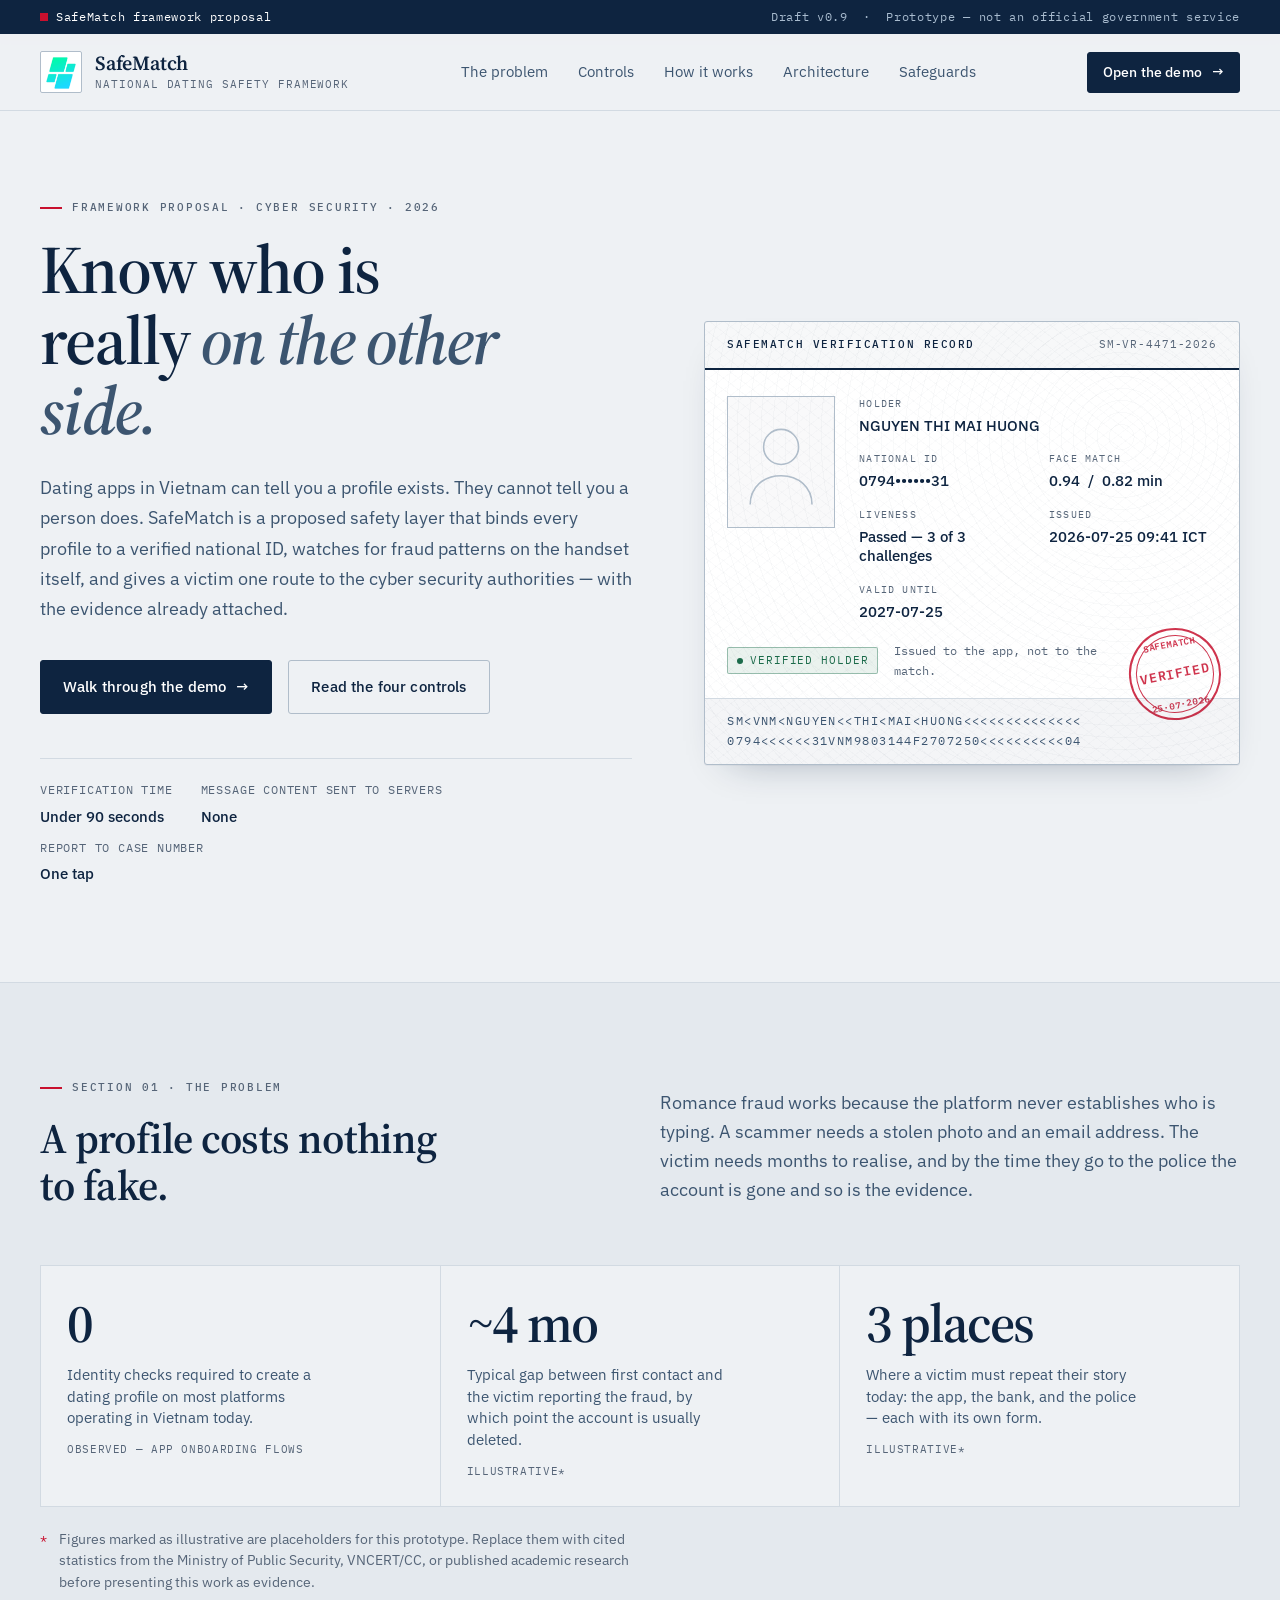
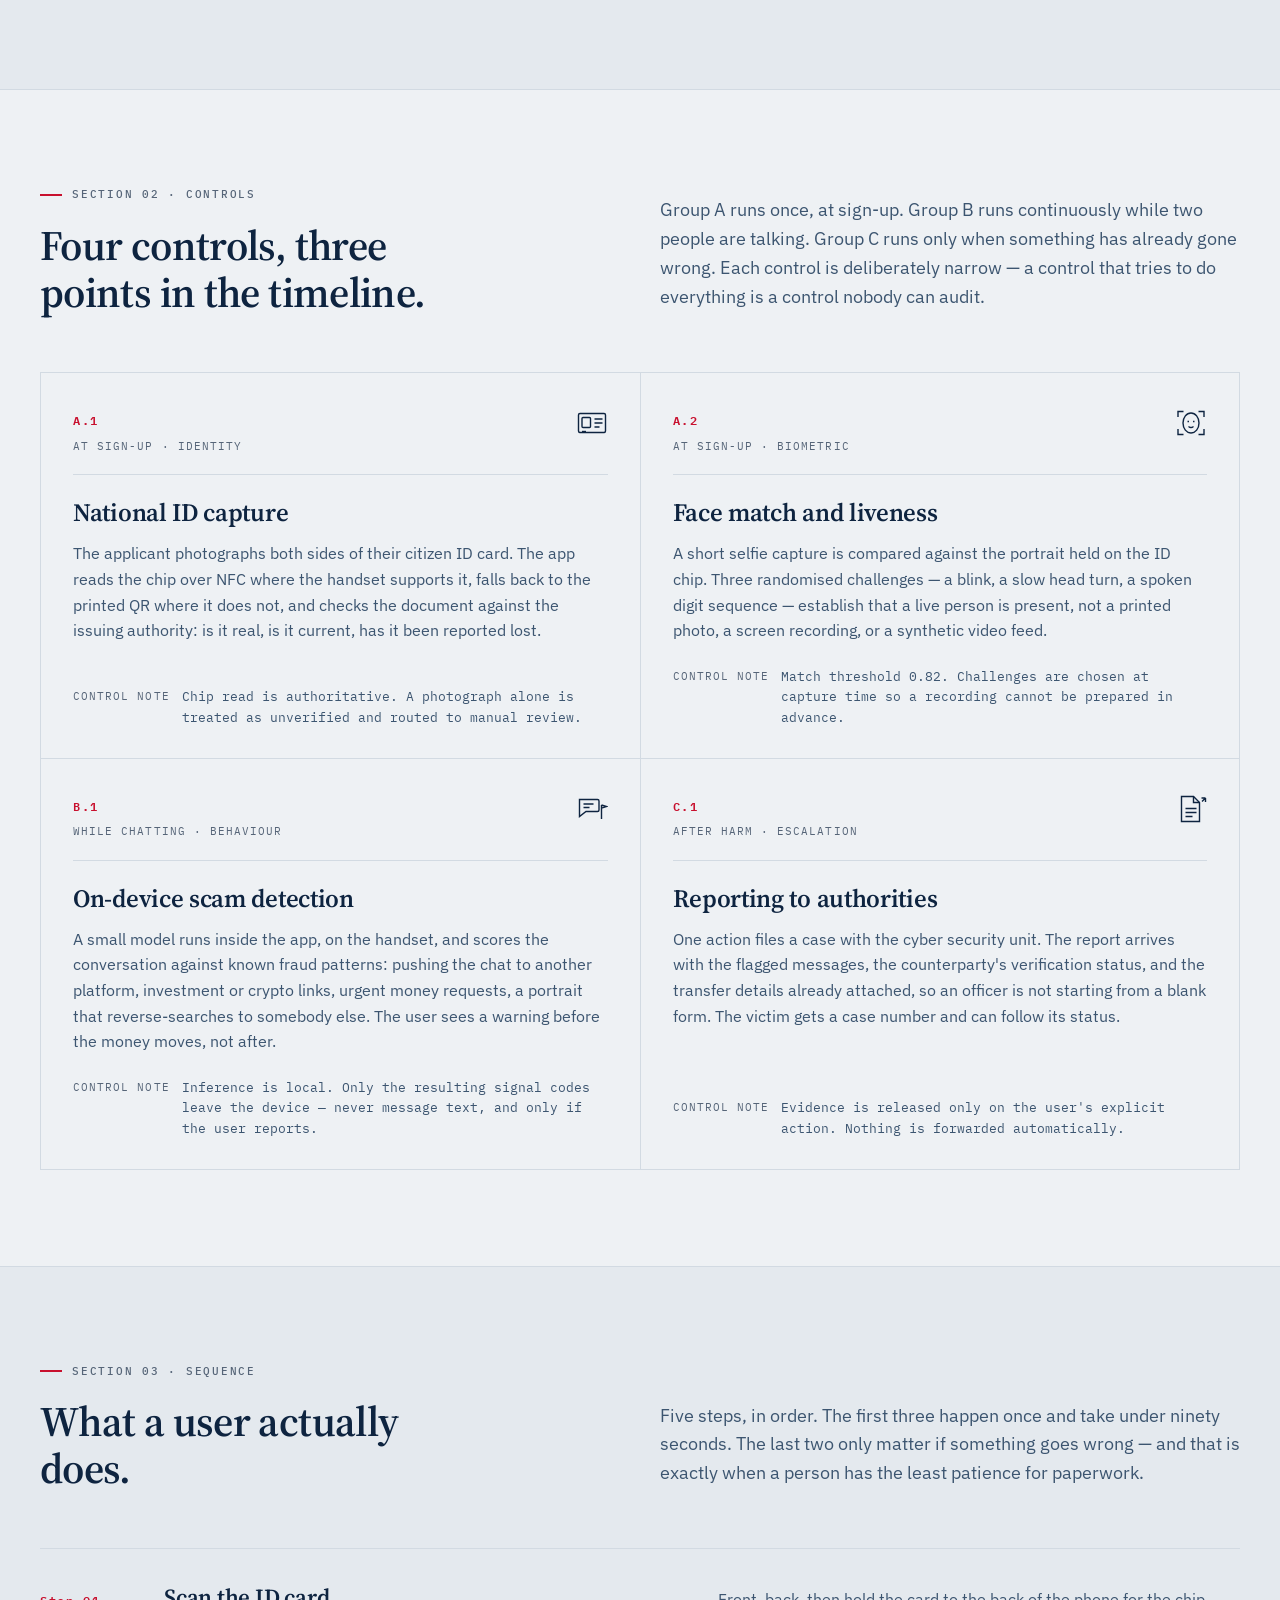
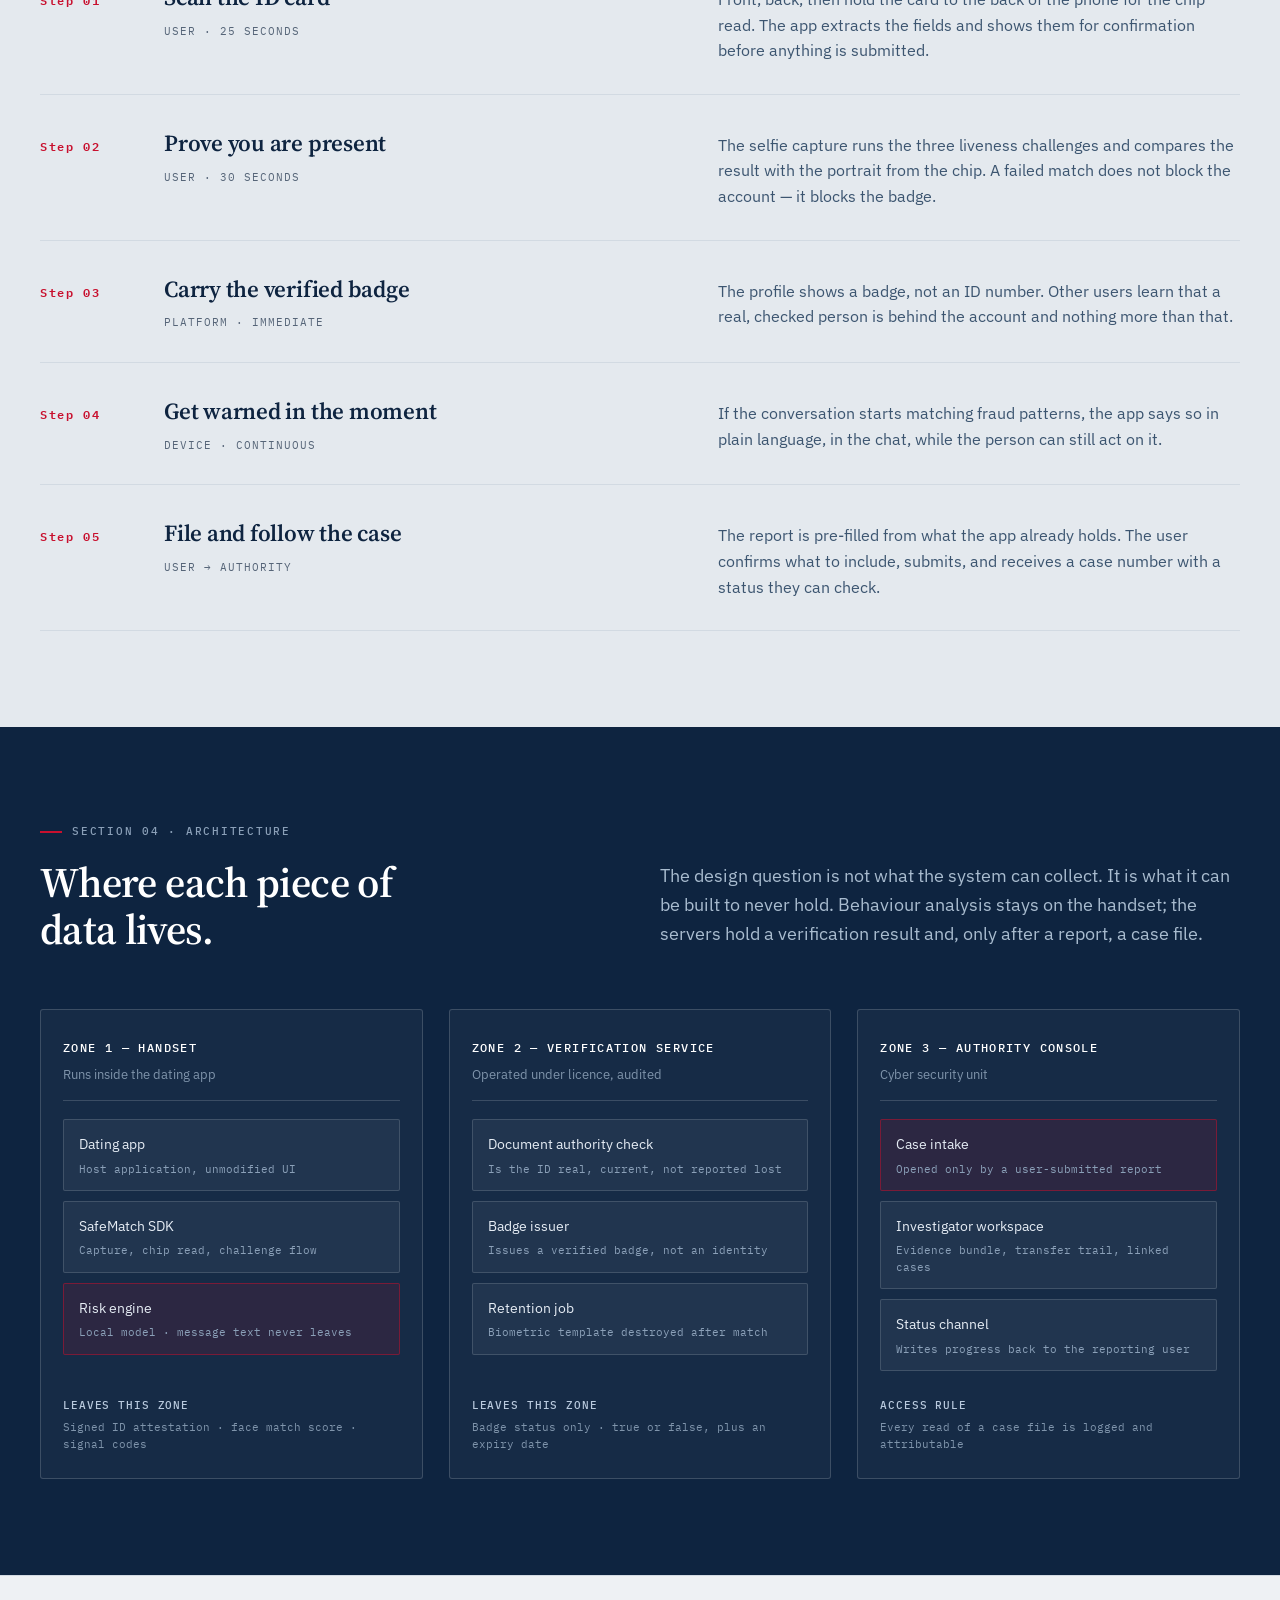
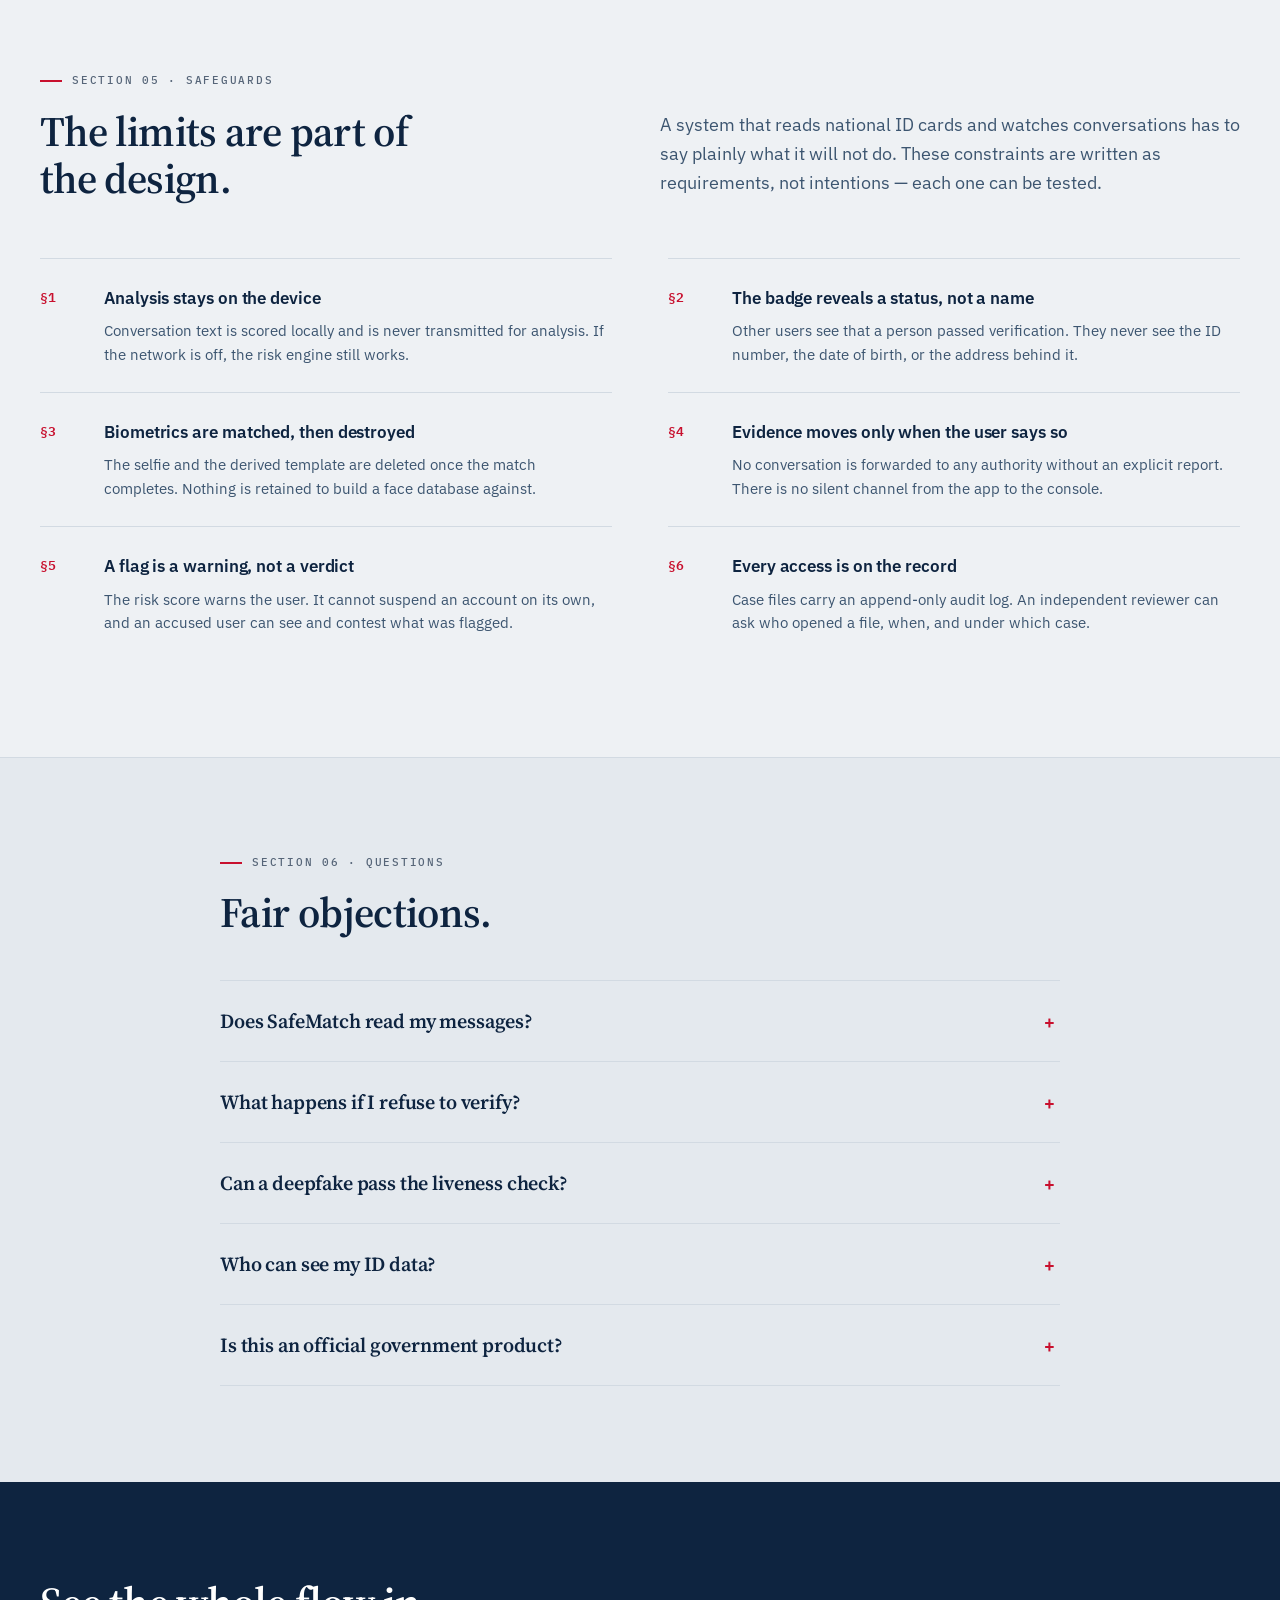
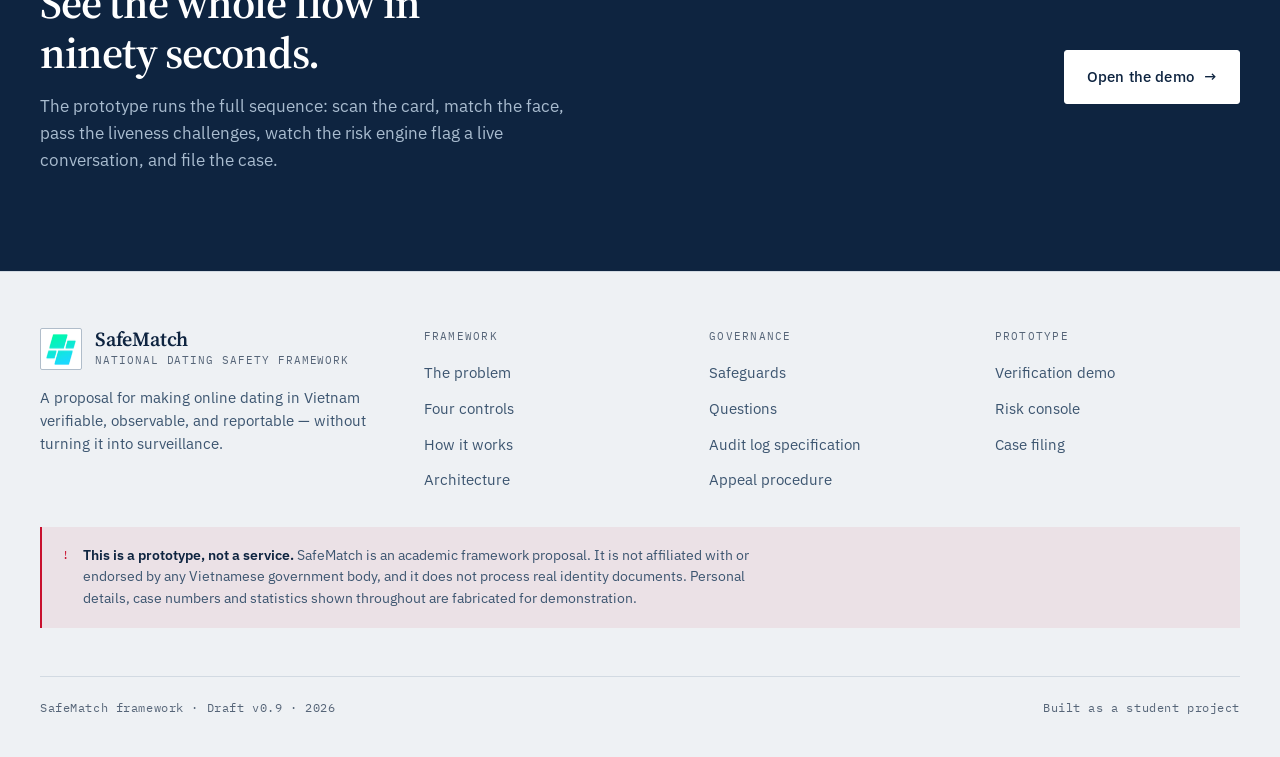
==== commit 96e7e364: "Fix accessibility and sharing defects found in audit Contrast: --muted sat at 3.4:1 against paper, b" ====
--- a/index.html
+++ b/index.html
@@ -10,6 +10,17 @@
         content="A proposed framework that adds national ID verification, face liveness checks, on-device scam detection and direct reporting to cyber security authorities inside dating apps in Vietnam.">
 
     <link rel="icon" type="image/png" href="logo.png">
+    <meta name="theme-color" content="#0e2440">
+    <link rel="canonical" href="https://safematch-vn.vercel.app/">
+
+    <meta property="og:type" content="website">
+    <meta property="og:site_name" content="SafeMatch">
+    <meta property="og:title" content="SafeMatch — National Dating Safety Framework">
+    <meta property="og:description"
+        content="A proposal that binds every dating profile to a verified national ID, watches for fraud patterns on the handset, and gives victims one route to the cyber security authorities.">
+    <meta property="og:url" content="https://safematch-vn.vercel.app/">
+    <meta property="og:image" content="https://safematch-vn.vercel.app/og.png">
+    <meta name="twitter:card" content="summary_large_image">
 
     <link rel="preconnect" href="https://fonts.googleapis.com">
     <link rel="preconnect" href="https://fonts.gstatic.com" crossorigin>
@@ -21,6 +32,8 @@
 </head>
 
 <body>
+
+    <a class="skip-link" href="#main">Skip to content</a>
 
     <!-- ==================================================================
          Utility strip
@@ -72,7 +85,7 @@
         </div>
     </header>
 
-    <main>
+    <main id="main">
 
         <!-- ==============================================================
              Hero
--- a/style.css
+++ b/style.css
@@ -15,7 +15,9 @@
     --card: #ffffff;
     --ink: #0e2440;
     --ink-soft: #3c5570;
-    --muted: #6b7f93;
+    /* Darkened from #6b7f93: the mono labels are 10–12px, and the old value
+       sat at 3.4:1 against paper — below the 4.5:1 WCAG AA floor. */
+    --muted: #566578;
 
     /* Rules */
     --rule: #d2dae2;
@@ -103,6 +105,41 @@
 ::selection {
     background: var(--ink);
     color: var(--paper);
+}
+
+/* Available to screen readers, not to the eye. */
+.visually-hidden {
+    position: absolute;
+    width: 1px;
+    height: 1px;
+    padding: 0;
+    margin: -1px;
+    overflow: hidden;
+    clip: rect(0 0 0 0);
+    white-space: nowrap;
+    border: 0;
+}
+
+.skip-link {
+    position: absolute;
+    top: -60px;
+    left: 16px;
+    z-index: 100;
+
+    padding: 12px 18px;
+
+    border-radius: var(--radius);
+    background: var(--ink);
+    color: #ffffff;
+
+    font-size: 14px;
+    text-decoration: none;
+
+    transition: top 0.16s ease;
+}
+
+.skip-link:focus {
+    top: 12px;
 }
 
 /* --------------------------------------------------------------------------
@@ -700,7 +737,7 @@
 }
 
 .record__field dd.is-pending {
-    color: var(--rule-strong);
+    color: var(--muted);
     font-family: var(--mono);
     font-weight: 400;
 }
@@ -1681,6 +1718,10 @@
 
 .stage__title {
     margin-top: 4px;
+
+    /* Focused programmatically on step change — no ring needed for a
+       destination the user did not tab to. */
+    outline: none;
 
     font-family: var(--serif);
     font-size: clamp(28px, 3vw, 36px);
@@ -1946,8 +1987,11 @@
 }
 
 .readout__value.is-pending {
-    color: var(--rule-strong);
-    font-family: var(--mono);
+    /* Placeholder, but still text a person has to read — it cannot sit at
+       the near-invisible rule colour. */
+    color: var(--muted);
+    font-family: var(--mono);
+    font-size: 13px;
     font-weight: 400;
 }
 
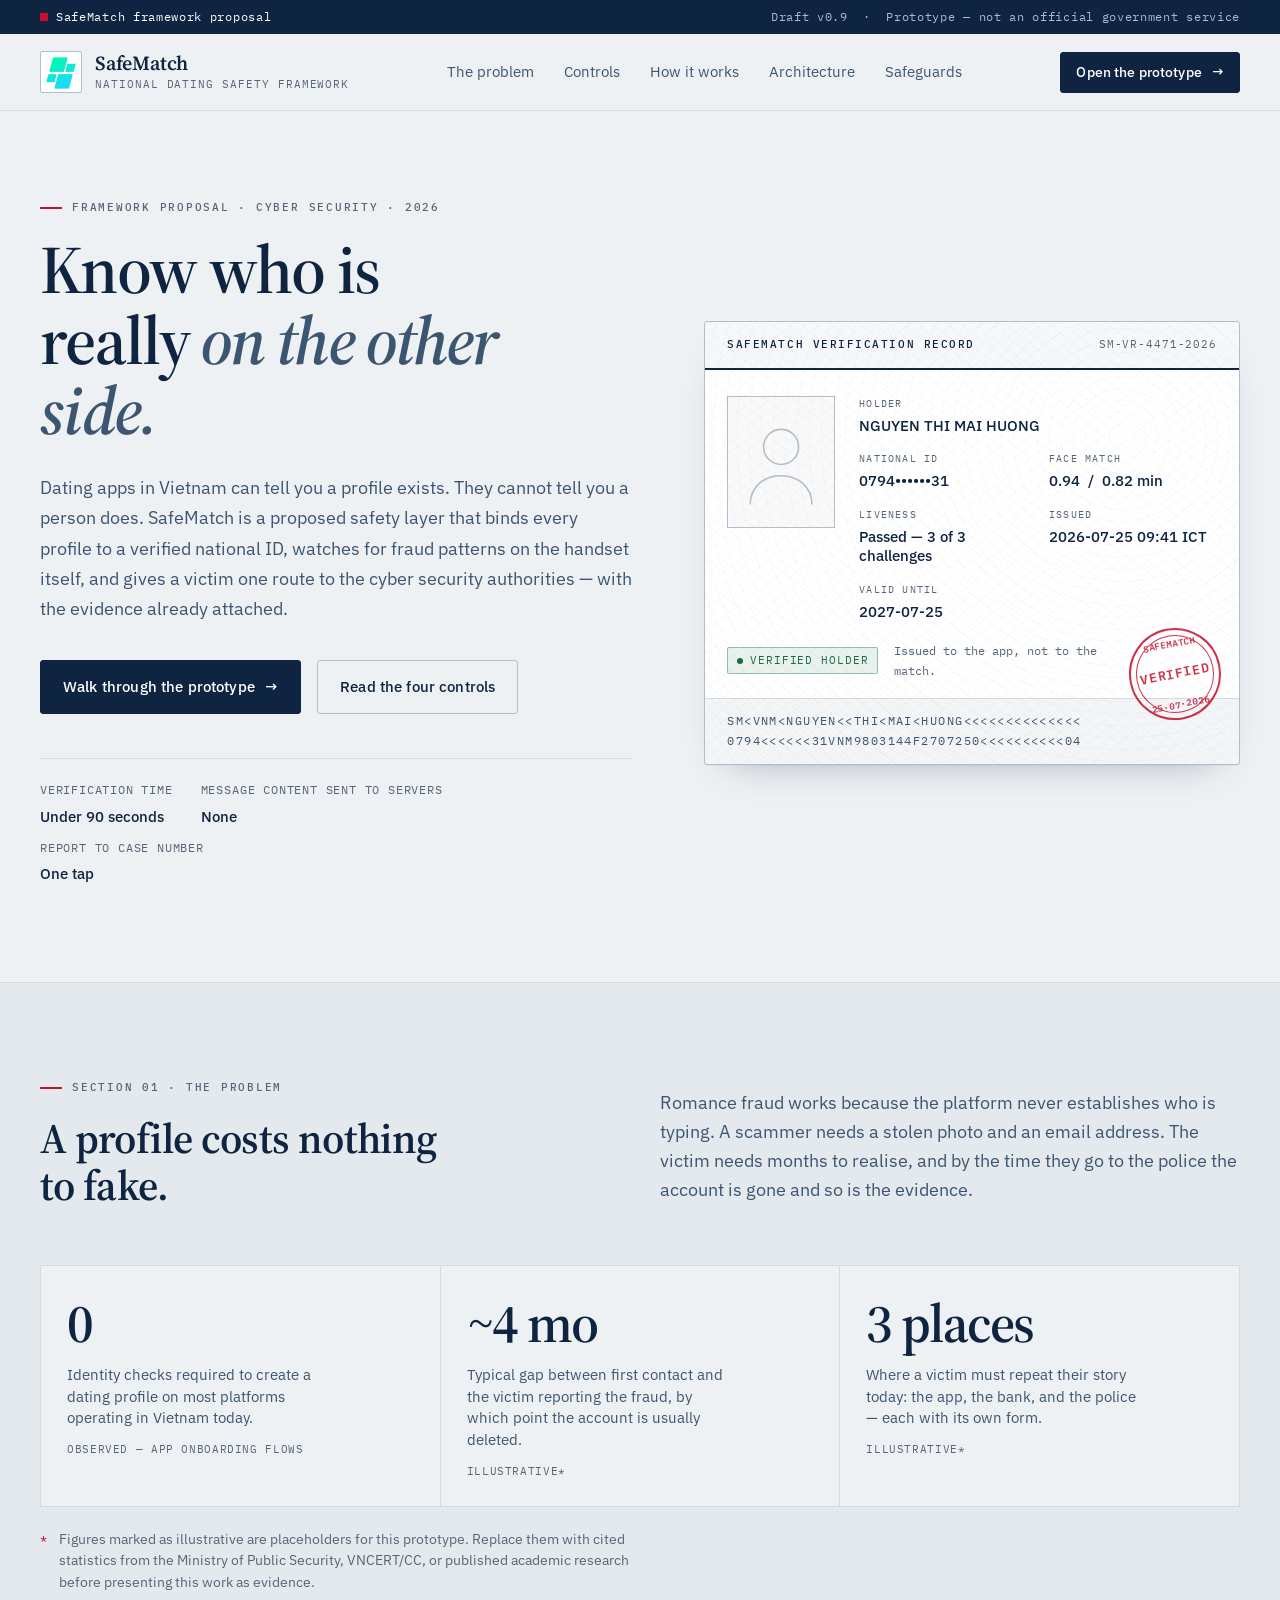
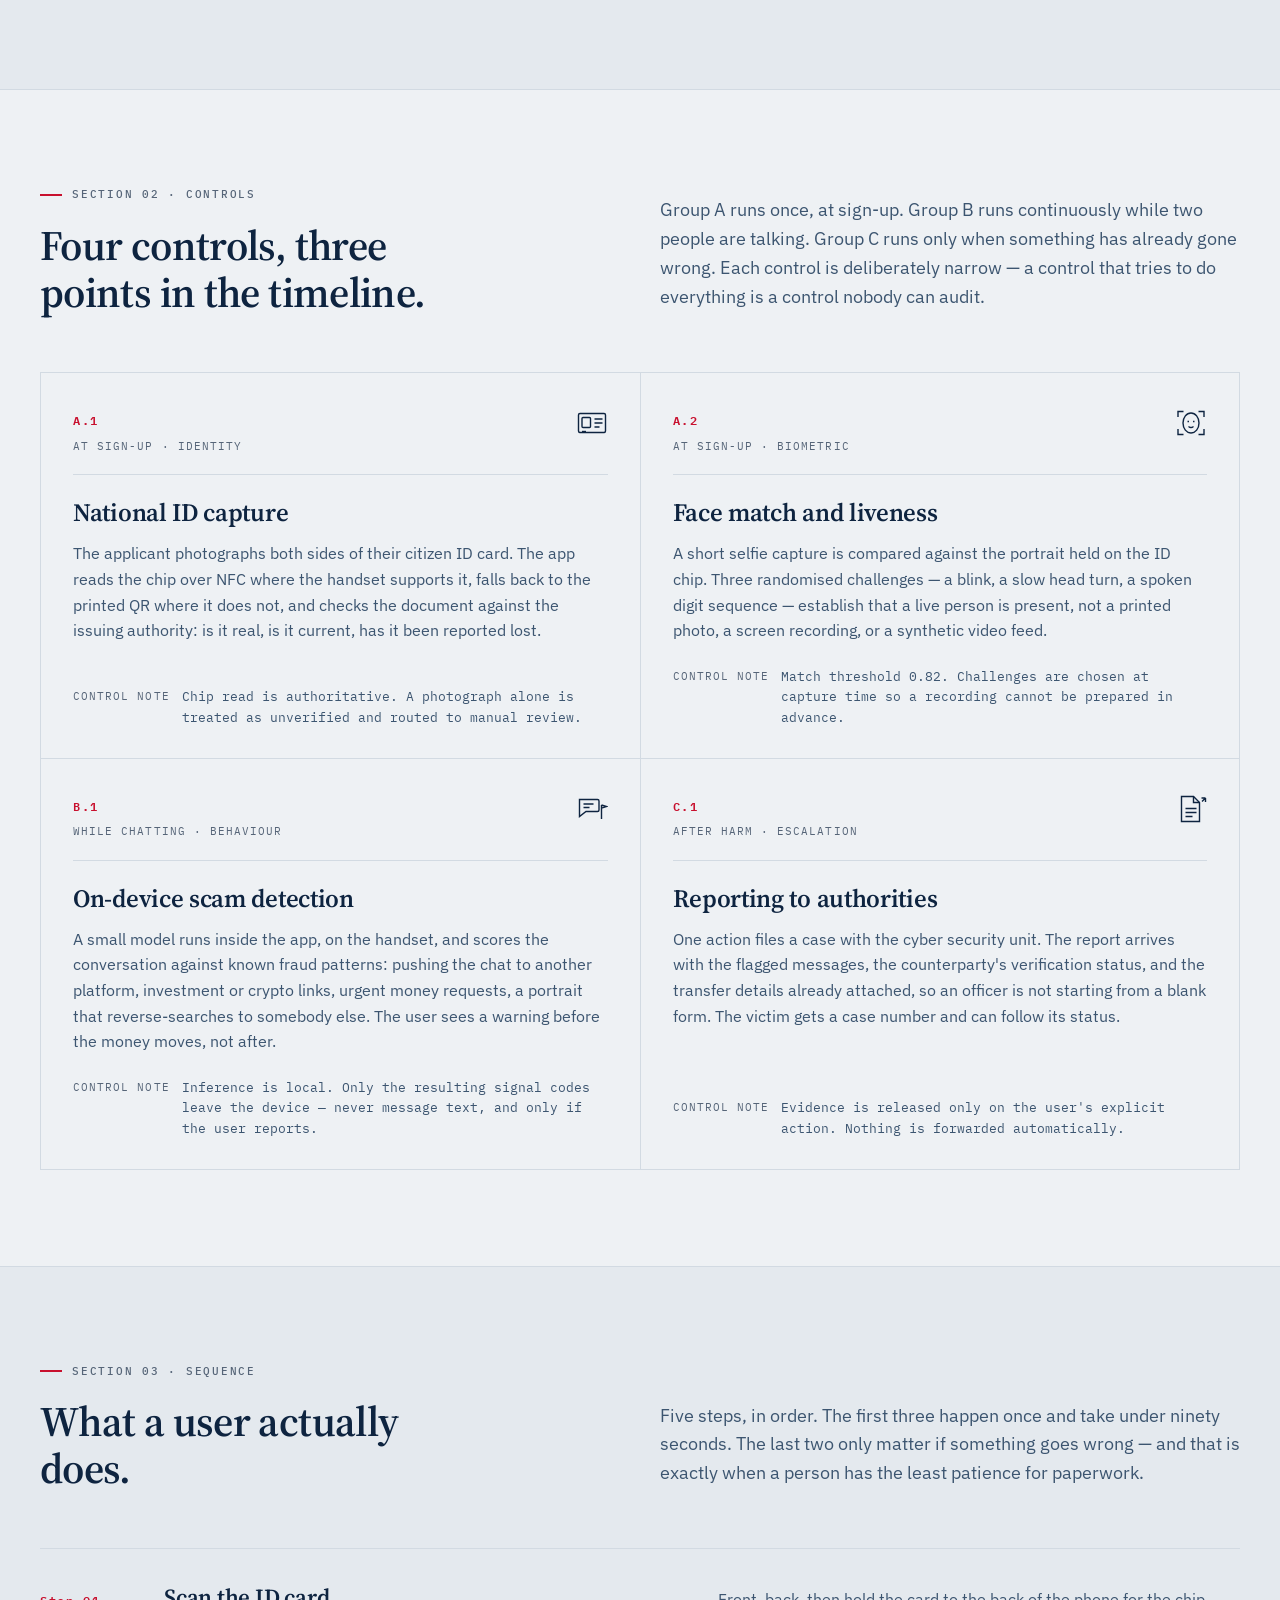
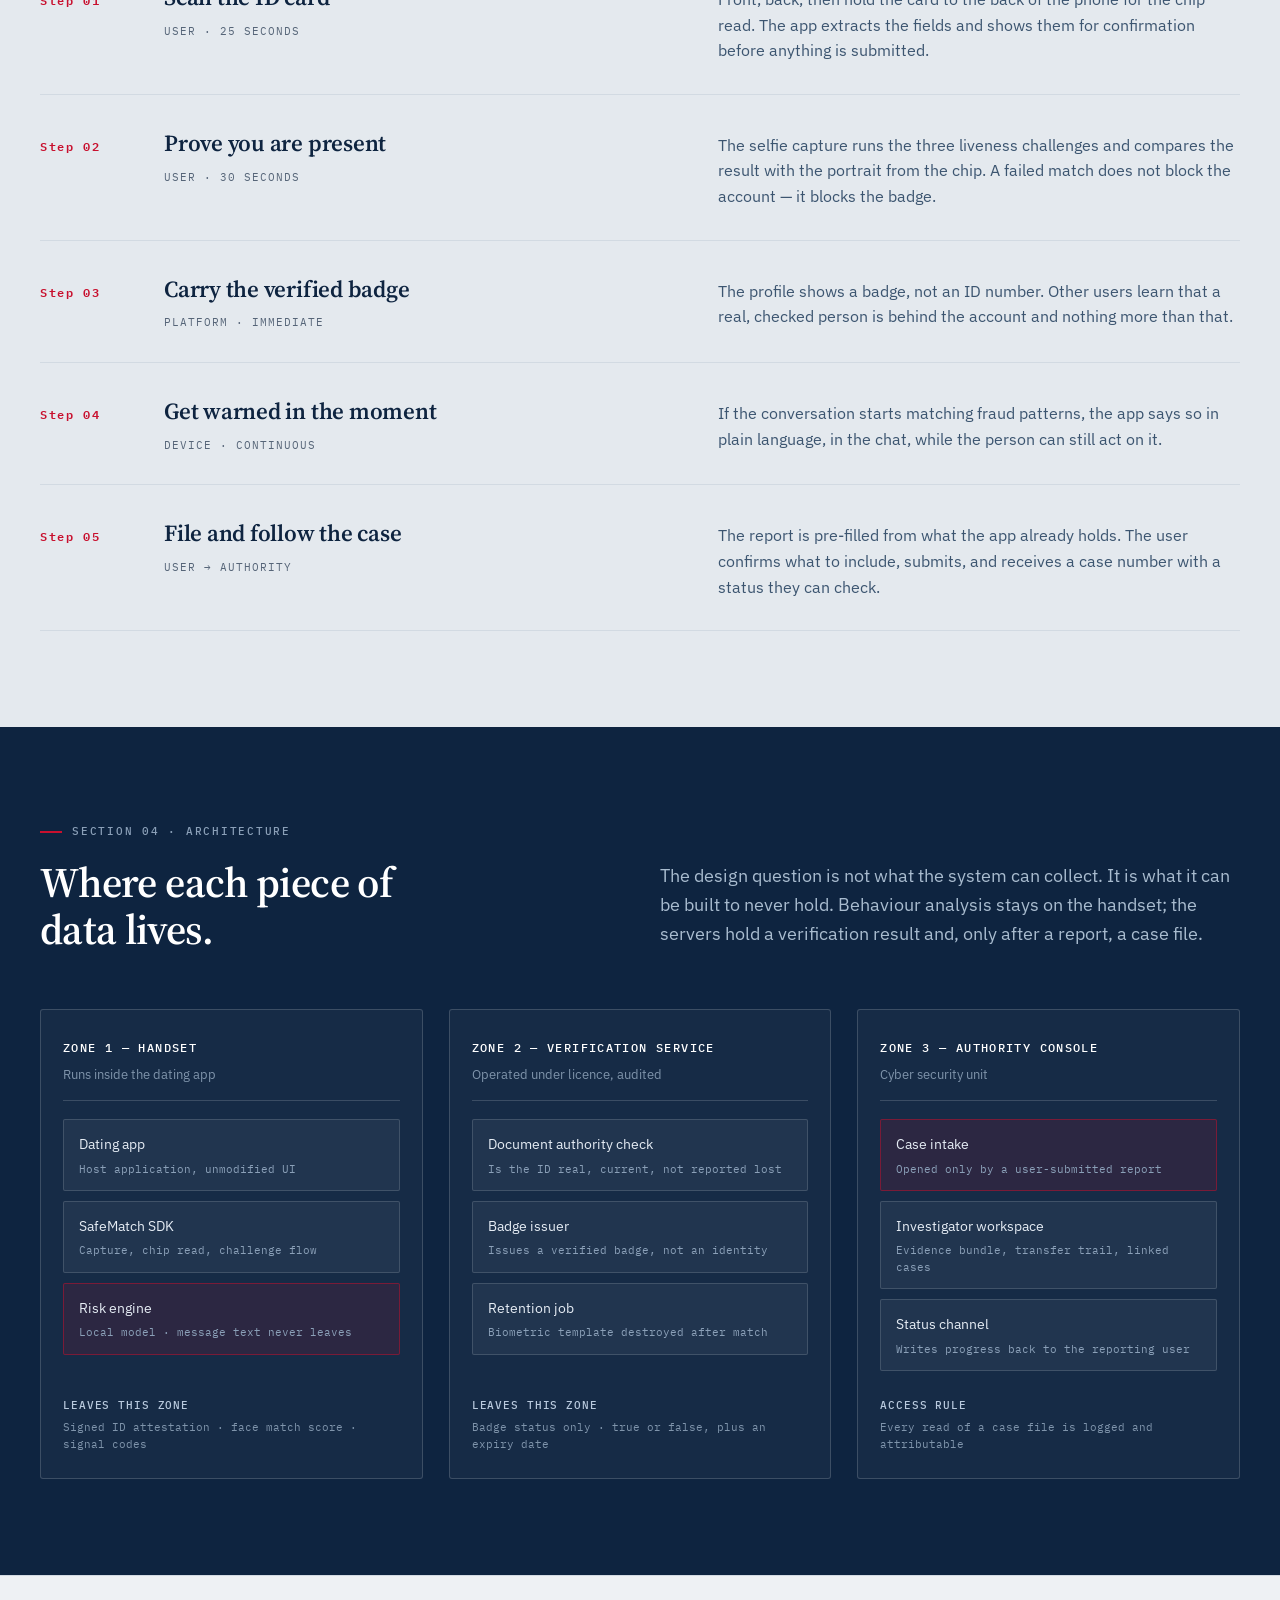
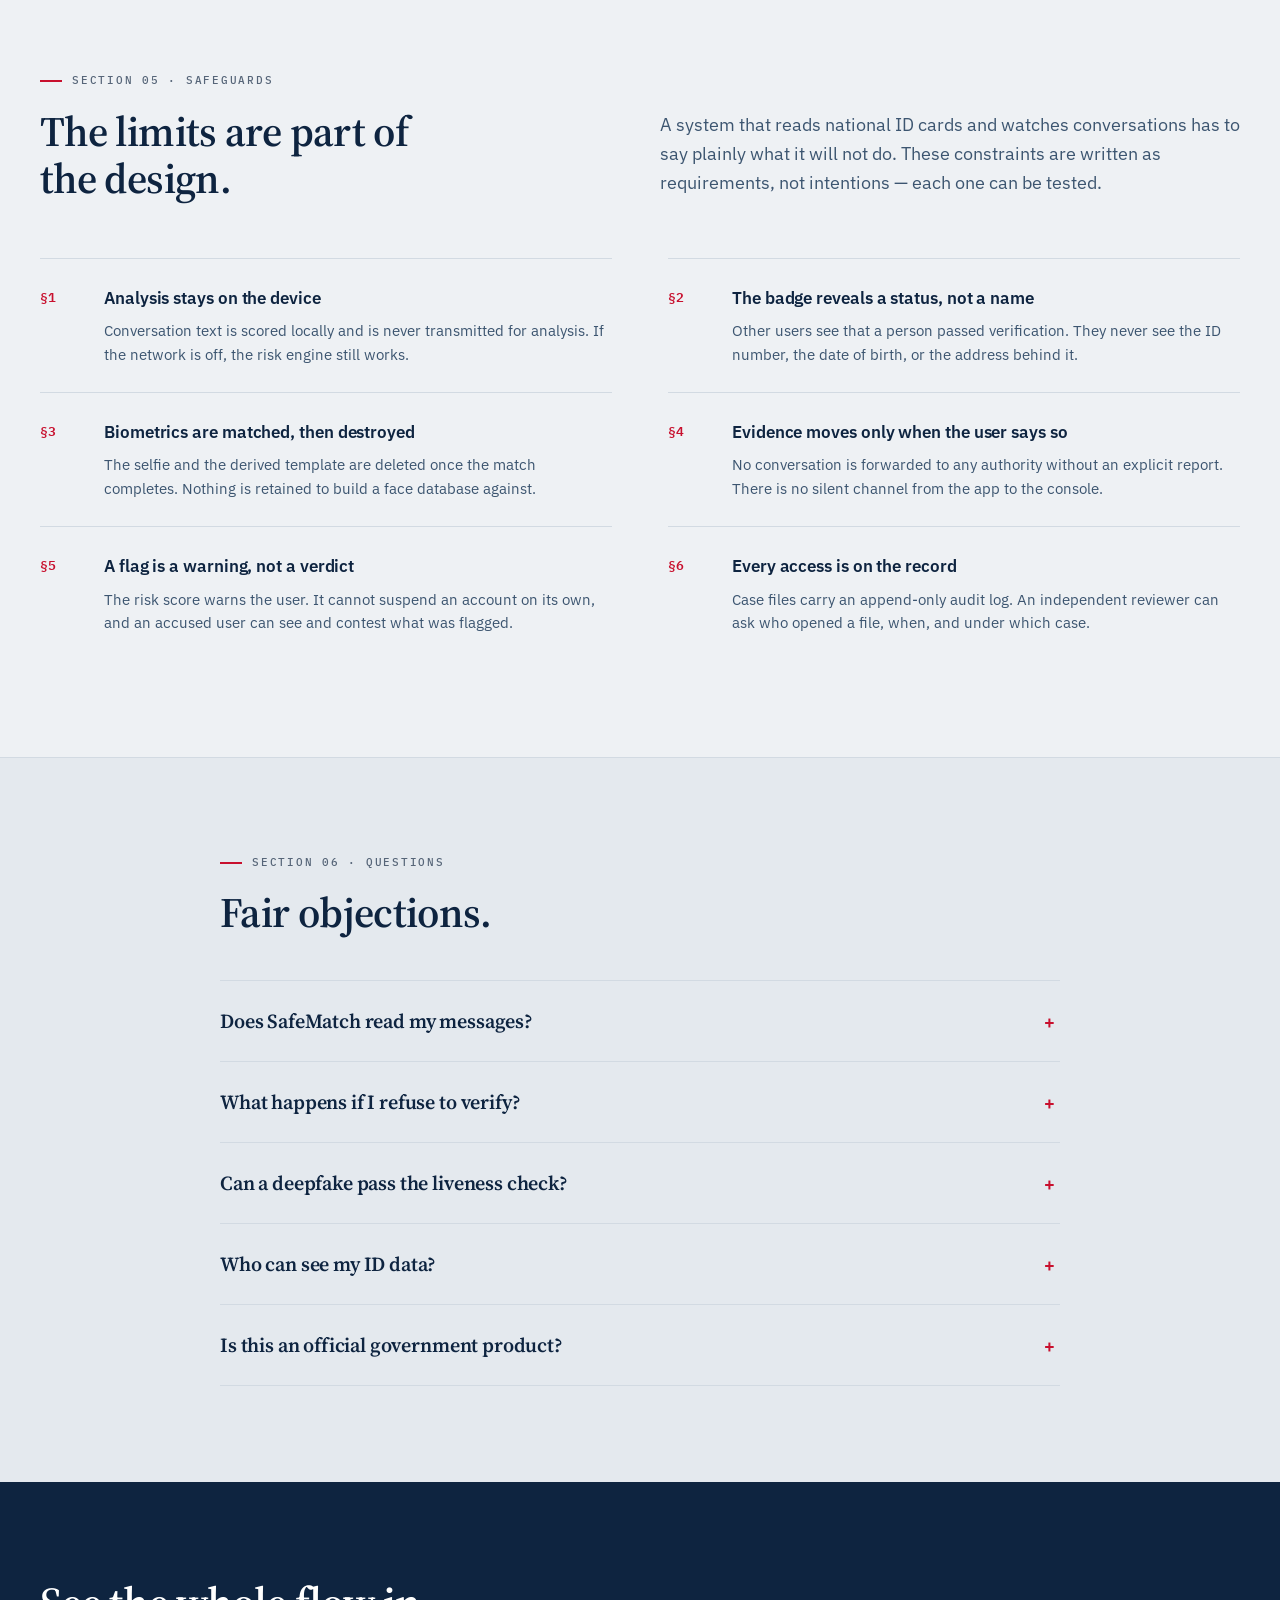
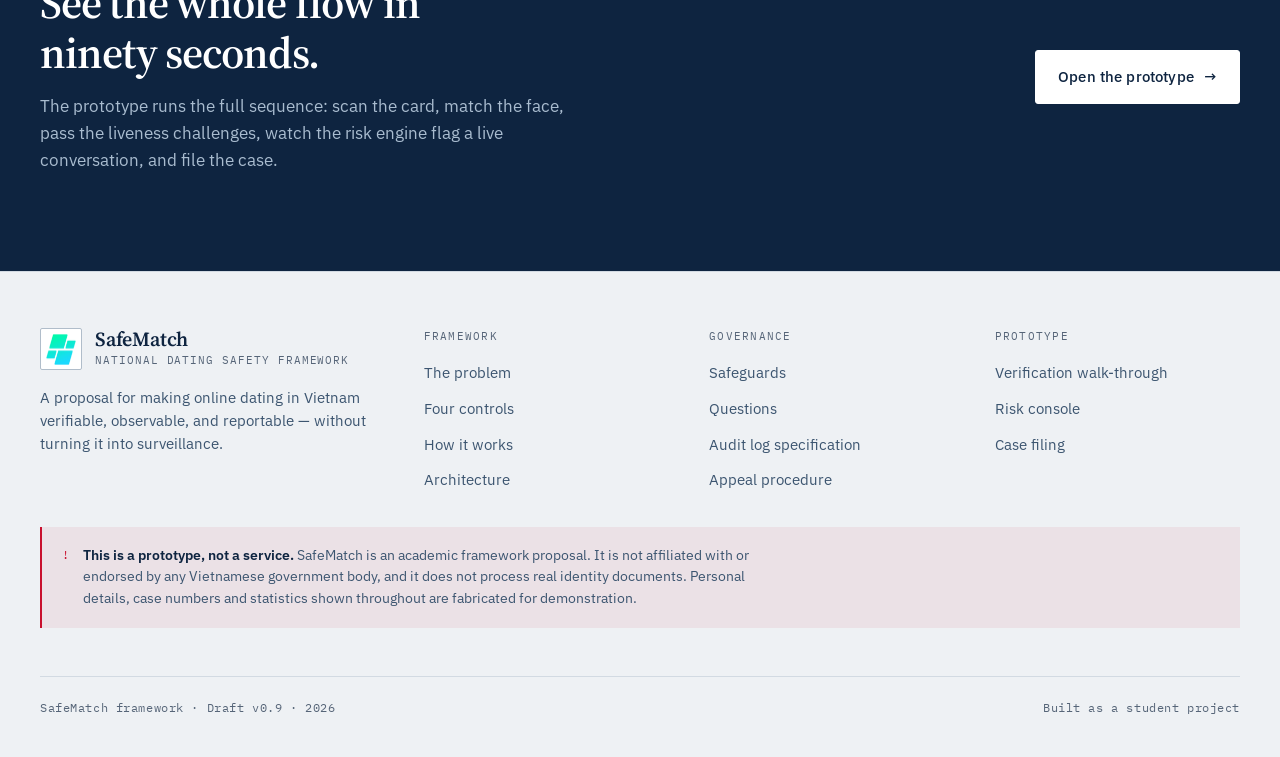
==== commit 4271ed9d: "Call it the prototype, and fix the masthead widths that broke "Demo" reads casual for a framework pr" ====
--- a/index.html
+++ b/index.html
@@ -69,12 +69,12 @@
                 <a class="nav__link" href="#process">How it works</a>
                 <a class="nav__link" href="#architecture">Architecture</a>
                 <a class="nav__link" href="#safeguards">Safeguards</a>
-                <a class="nav__link nav__link--compact" href="demo.html">Open the demo</a>
+                <a class="nav__link nav__link--compact" href="demo.html">Open the prototype</a>
             </nav>
 
             <div class="masthead__actions">
                 <a class="btn btn--small" href="demo.html">
-                    Open the demo
+                    Open the prototype
                     <span class="btn__arrow" aria-hidden="true">→</span>
                 </a>
                 <button class="nav-toggle" id="navToggle" aria-expanded="false" aria-controls="nav">
@@ -111,7 +111,7 @@
 
                     <div class="hero__actions">
                         <a class="btn" href="demo.html">
-                            Walk through the demo
+                            Walk through the prototype
                             <span class="btn__arrow" aria-hidden="true">→</span>
                         </a>
                         <a class="btn btn--ghost" href="#controls">Read the four controls</a>
@@ -818,7 +818,7 @@
                                     prototype. It is not affiliated with, endorsed by, or
                                     operated by the Ministry of Public Security or any other
                                     Vietnamese authority. Every name, ID number, case number and
-                                    figure in the demo is fabricated for illustration.
+                                    figure in the walk-through is fabricated for illustration.
                                 </p>
                             </div>
                         </div>
@@ -846,7 +846,7 @@
                 </div>
 
                 <a class="btn btn--onInk" href="demo.html">
-                    Open the demo
+                    Open the prototype
                     <span class="btn__arrow" aria-hidden="true">→</span>
                 </a>
 
@@ -903,7 +903,7 @@
                 <div>
                     <p class="footer__title">Prototype</p>
                     <ul class="footer__list">
-                        <li><a href="demo.html">Verification demo</a></li>
+                        <li><a href="demo.html">Verification walk-through</a></li>
                         <li><a href="demo.html#stage-monitor">Risk console</a></li>
                         <li><a href="demo.html#stage-report">Case filing</a></li>
                     </ul>
--- a/style.css
+++ b/style.css
@@ -1416,6 +1416,59 @@
     }
 }
 
+/* The masthead runs out of room before the page layout does: brand, five
+   links and the call to action stop fitting at about 980px. Collapse the
+   navigation on its own breakpoint rather than dragging the whole layout
+   down with it. */
+@media (max-width: 980px) {
+    .nav {
+        display: none;
+
+        position: absolute;
+        top: 100%;
+        left: 0;
+        right: 0;
+
+        flex-direction: column;
+        align-items: stretch;
+        gap: 0;
+
+        padding: 8px 18px 18px;
+
+        border-bottom: 1px solid var(--rule);
+        background: var(--paper);
+    }
+
+    .nav.is-open {
+        display: flex;
+    }
+
+    .nav__link {
+        padding-block: 13px;
+        border-bottom: 1px solid var(--rule);
+    }
+
+    .nav-toggle {
+        display: block;
+    }
+
+    .masthead__inner {
+        position: relative;
+    }
+}
+
+/* Below this the brand, the menu button and a call to action no longer fit
+   on one line, so the call to action moves into the menu. */
+@media (max-width: 700px) {
+    .masthead__actions .btn[href="demo.html"] {
+        display: none;
+    }
+
+    .nav__link--compact {
+        display: block;
+    }
+}
+
 @media (max-width: 900px) {
     .wrap,
     .wrap--narrow {
@@ -1424,41 +1477,6 @@
 
     .band {
         padding-block: 68px;
-    }
-
-    .nav {
-        display: none;
-
-        position: absolute;
-        top: 100%;
-        left: 0;
-        right: 0;
-
-        flex-direction: column;
-        align-items: stretch;
-        gap: 0;
-
-        padding: 8px 18px 18px;
-
-        border-bottom: 1px solid var(--rule);
-        background: var(--paper);
-    }
-
-    .nav.is-open {
-        display: flex;
-    }
-
-    .nav__link {
-        padding-block: 13px;
-        border-bottom: 1px solid var(--rule);
-    }
-
-    .nav-toggle {
-        display: block;
-    }
-
-    .masthead__inner {
-        position: relative;
     }
 
     .hero__grid,
@@ -1520,16 +1538,6 @@
     .masthead__actions .btn {
         padding: 8px 12px;
         font-size: 12.5px;
-    }
-
-    /* The demo call to action moves into the menu; only the label shrinks
-       on the demo page, which has no menu. */
-    .masthead__actions .btn[href="demo.html"] {
-        display: none;
-    }
-
-    .nav__link--compact {
-        display: block;
     }
 
     .btn__wide {
